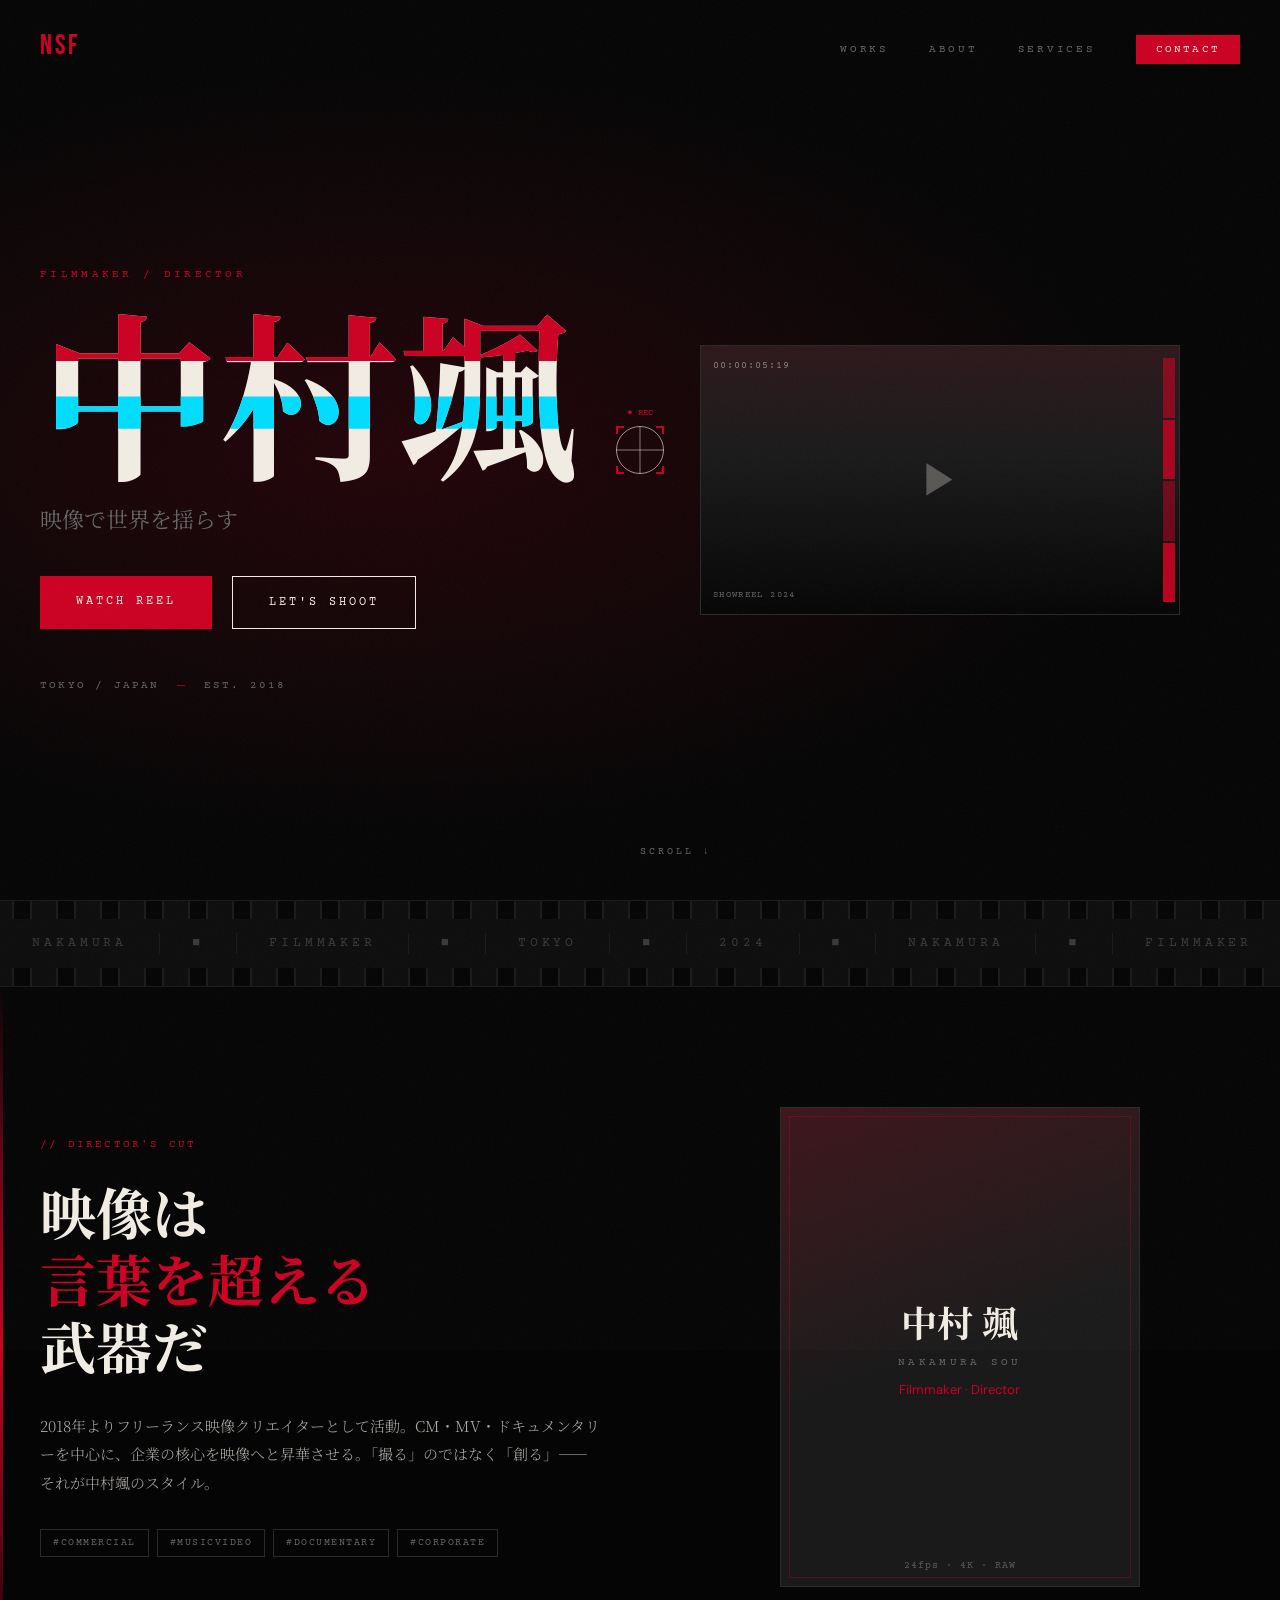
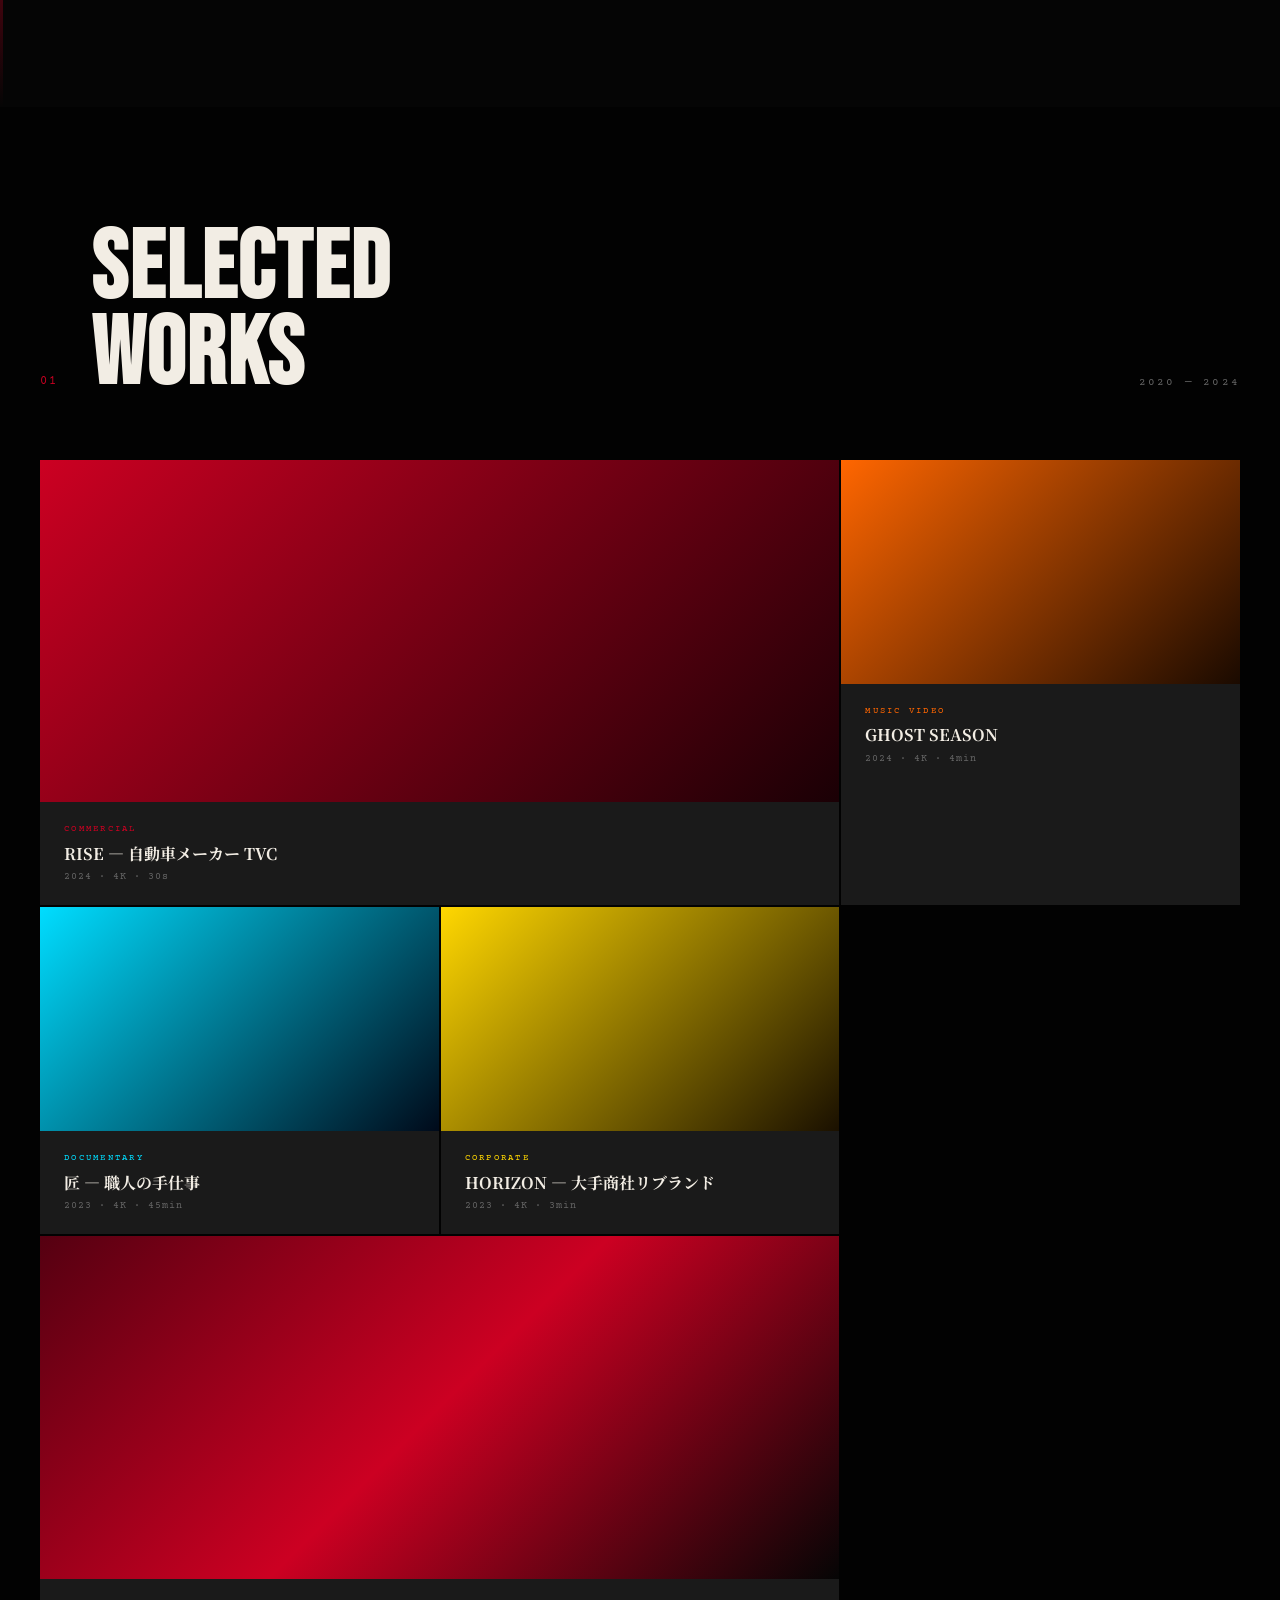
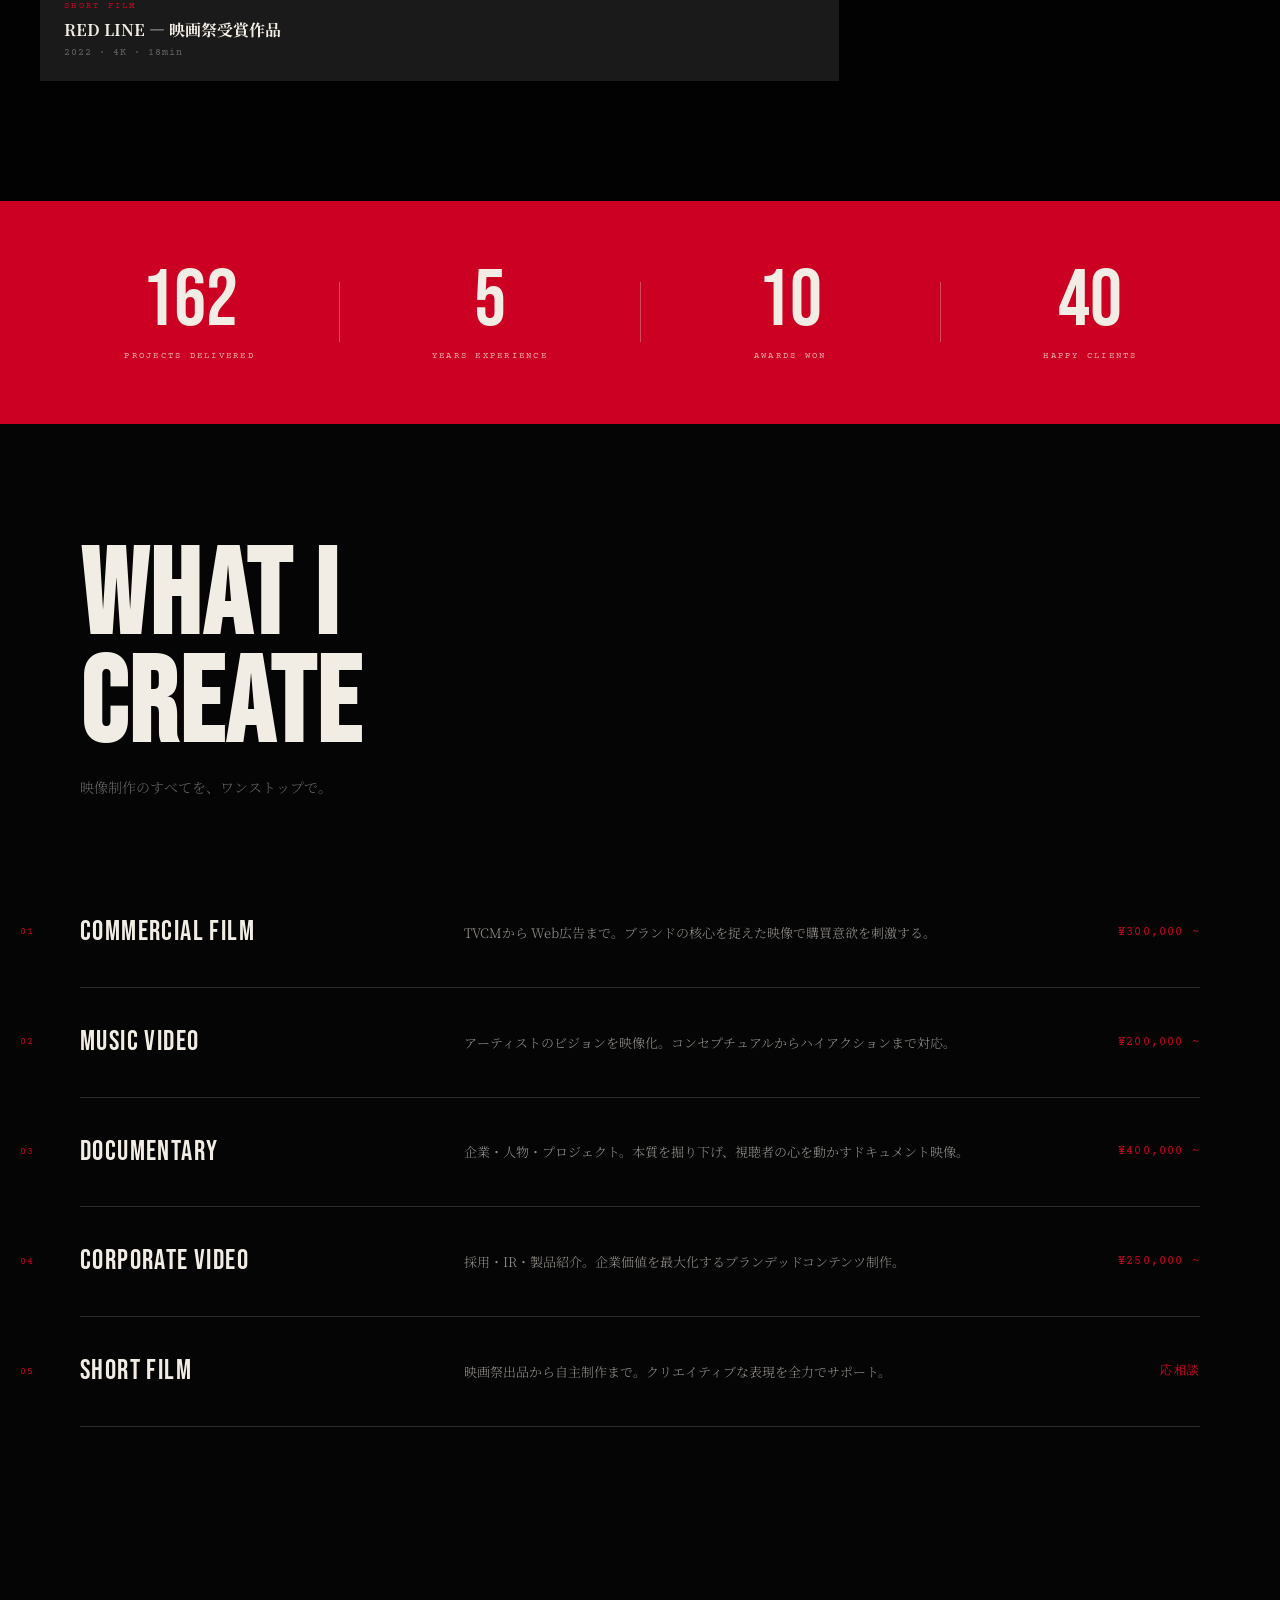
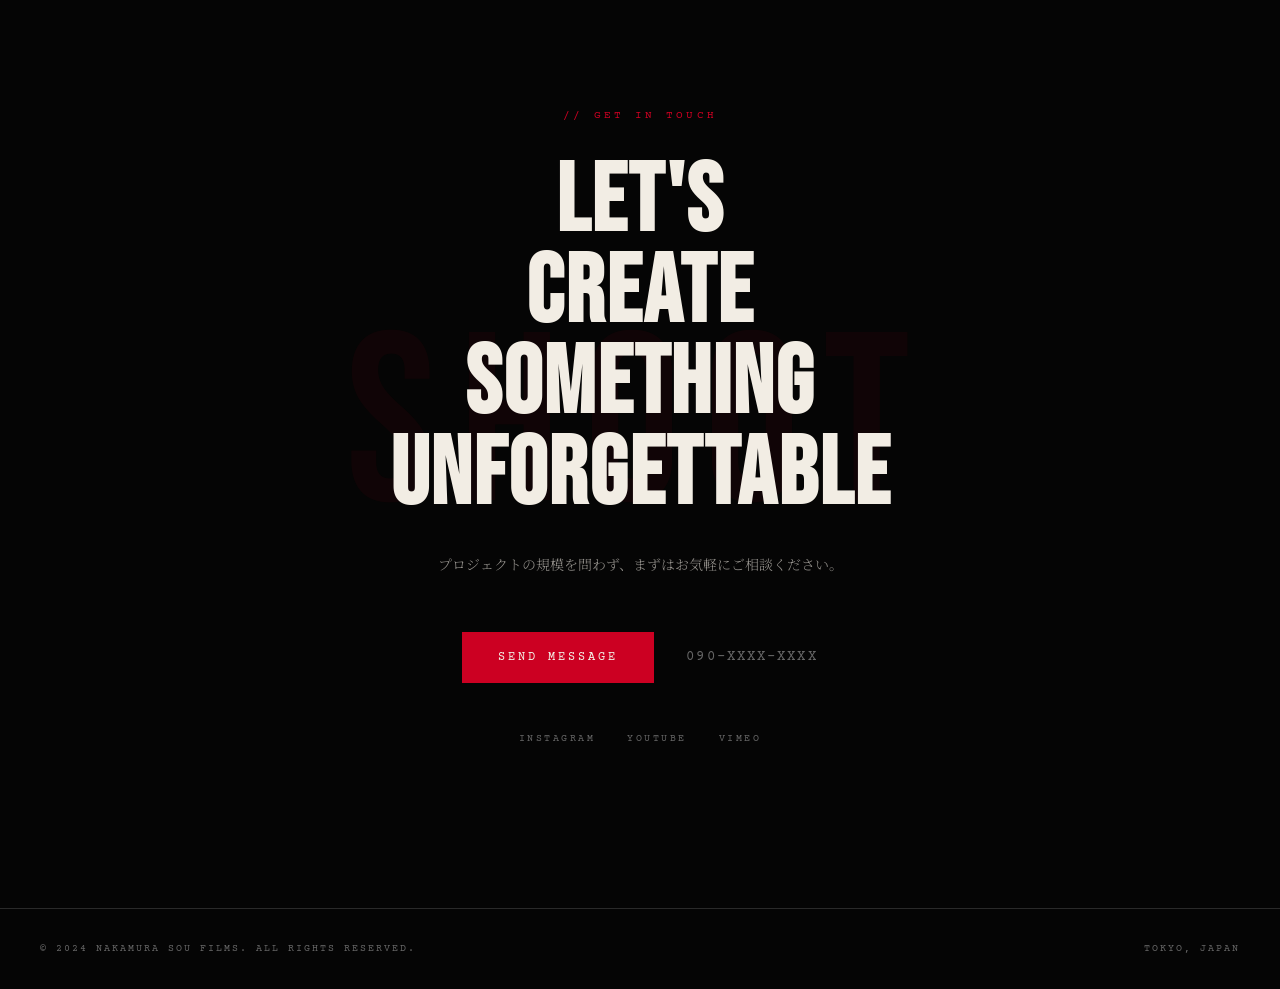
==== index.html @ 65f6fbf9 "feat: cinematic brutalism LP for Nakamura Sou filmmaker" ====
<!DOCTYPE html>
<html lang="ja">
<head>
  <meta charset="UTF-8">
  <meta name="viewport" content="width=device-width, initial-scale=1.0">
  <title>NAKAMURA SOU — FILMMAKER</title>
  <link rel="stylesheet" href="style.css">
  <link rel="preconnect" href="https://fonts.googleapis.com">
  <link rel="preconnect" href="https://fonts.gstatic.com" crossorigin>
  <link href="https://fonts.googleapis.com/css2?family=Bebas+Neue&family=Courier+Prime:ital,wght@0,400;0,700;1,400&family=DM+Sans:wght@300;400;500&family=Noto+Serif+JP:wght@300;400;700&display=swap" rel="stylesheet">
  <link rel="icon" href="favicon.svg" type="image/svg+xml">
</head>
<body>

<!-- CUSTOM CURSOR -->
<div class="vf" id="cursor">
  <div class="vf-ring"></div>
  <div class="vf-h"></div>
  <div class="vf-v"></div>
  <div class="vf-c vf-c--tl"></div>
  <div class="vf-c vf-c--tr"></div>
  <div class="vf-c vf-c--bl"></div>
  <div class="vf-c vf-c--br"></div>
  <div class="vf-rec">&#9679; REC</div>
</div>

<!-- FILM LEADER OPENING -->
<div class="opening" id="opening">
  <div class="op-circle op-c1"></div>
  <div class="op-circle op-c2"></div>
  <div class="op-cross op-ch"></div>
  <div class="op-cross op-cv"></div>
  <div class="op-num" id="opNum">3</div>
  <div class="op-label">NAKAMURA SOU FILMS</div>
  <div class="op-timecode" id="opTc">00:00:00:00</div>
  <button class="op-skip" id="opSkip">SKIP &rsaquo;</button>
</div>

<!-- GRAIN OVERLAY -->
<div class="grain" aria-hidden="true"></div>

<!-- NAVIGATION -->
<nav class="nav" id="nav">
  <div class="nav-logo">NSF</div>
  <ul class="nav-links">
    <li><a href="#works" class="nav-link" data-scramble>WORKS</a></li>
    <li><a href="#about" class="nav-link" data-scramble>ABOUT</a></li>
    <li><a href="#services" class="nav-link" data-scramble>SERVICES</a></li>
    <li><a href="#contact" class="nav-link mag-btn">CONTACT</a></li>
  </ul>
  <button class="nav-ham" id="navHam" aria-label="menu">
    <span></span><span></span><span></span>
  </button>
</nav>

<!-- MOBILE MENU -->
<div class="mob-menu" id="mobMenu">
  <ul>
    <li><a href="#works" class="mm-link">WORKS</a></li>
    <li><a href="#about" class="mm-link">ABOUT</a></li>
    <li><a href="#services" class="mm-link">SERVICES</a></li>
    <li><a href="#contact" class="mm-link">CONTACT</a></li>
  </ul>
</div>

<!-- HERO -->
<section class="hero" id="hero">
  <div class="hero-grid" id="heroGrid">
    <div class="hero-eyebrow"><span class="courier">FILMMAKER / DIRECTOR</span></div>
    <h1 class="hero-title glitch" data-text="中村颯">
      <span class="ht-ja">中村颯</span>
    </h1>
    <p class="hero-sub">映像で世界を揺らす</p>
    <div class="hero-cta">
      <a href="#works" class="btn-primary mag-btn" data-scramble>WATCH REEL</a>
      <a href="#contact" class="btn-ghost mag-btn" data-scramble>LET'S SHOOT</a>
    </div>
    <div class="hero-meta">
      <span class="courier">TOKYO / JAPAN</span>
      <span class="sep">—</span>
      <span class="courier">EST. 2018</span>
    </div>
  </div>
  <div class="hero-frame">
    <div class="hf-inner">
      <div class="hf-tc" id="heroTc">00:00:00:00</div>
      <div class="hf-label">SHOWREEL 2024</div>
      <div class="hf-bars">
        <div class="hf-bar"></div>
        <div class="hf-bar"></div>
        <div class="hf-bar"></div>
        <div class="hf-bar"></div>
      </div>
      <div class="hf-play">&#9654;</div>
    </div>
  </div>
  <div class="hero-scroll-hint courier">SCROLL &#8595;</div>
</section>

<!-- FILM STRIP -->
<div class="filmstrip" aria-hidden="true">
  <div class="fs-track">
    <div class="fs-perf"></div>
    <div class="fs-frames">
      <span>NAKAMURA</span>
      <span>&#9632;</span>
      <span>FILMMAKER</span>
      <span>&#9632;</span>
      <span>TOKYO</span>
      <span>&#9632;</span>
      <span>2024</span>
      <span>&#9632;</span>
      <span>NAKAMURA</span>
      <span>&#9632;</span>
      <span>FILMMAKER</span>
      <span>&#9632;</span>
      <span>TOKYO</span>
      <span>&#9632;</span>
      <span>2024</span>
      <span>&#9632;</span>
    </div>
    <div class="fs-perf"></div>
  </div>
</div>

<!-- ABOUT -->
<section class="about" id="about">
  <div class="about-inner">
    <div class="about-left reveal">
      <div class="al-label courier">// DIRECTOR'S CUT</div>
      <h2 class="al-heading">映像は<br><em>言葉を超える</em><br>武器だ</h2>
      <p class="al-body">2018年よりフリーランス映像クリエイターとして活動。CM・MV・ドキュメンタリーを中心に、企業の核心を映像へと昇華させる。「撮る」のではなく「創る」——それが中村颯のスタイル。</p>
      <div class="al-tags">
        <span class="tag">#COMMERCIAL</span>
        <span class="tag">#MUSICVIDEO</span>
        <span class="tag">#DOCUMENTARY</span>
        <span class="tag">#CORPORATE</span>
      </div>
    </div>
    <div class="about-right reveal">
      <div class="ar-portrait">
        <div class="ar-frame">
          <div class="ar-inner">
            <div class="ar-name">中村 颯</div>
            <div class="ar-en courier">NAKAMURA SOU</div>
            <div class="ar-role">Filmmaker · Director</div>
          </div>
          <div class="ar-tc courier" id="arTc">24fps · 4K · RAW</div>
        </div>
      </div>
    </div>
  </div>
</section>

<!-- WORKS -->
<section class="works" id="works">
  <div class="works-header reveal">
    <div class="courier wh-num">01</div>
    <h2 class="wh-title">SELECTED<br>WORKS</h2>
    <div class="courier wh-year">2020 — 2024</div>
  </div>
  <div class="works-grid">
    <article class="wk-card wk-wide reveal-wk" style="--accent:#CC0022">
      <div class="wk-thumb" style="background:linear-gradient(135deg,#CC0022 0%,#1a0005 100%)"></div>
      <div class="wk-info">
        <div class="wk-cat courier">COMMERCIAL</div>
        <h3 class="wk-title">RISE — 自動車メーカー TVC</h3>
        <div class="wk-meta courier">2024 · 4K · 30s</div>
      </div>
      <div class="wk-hover">
        <span class="courier">VIEW PROJECT &#8599;</span>
      </div>
    </article>
    <article class="wk-card reveal-wk" style="--accent:#FF6600">
      <div class="wk-thumb" style="background:linear-gradient(135deg,#FF6600 0%,#1a0a00 100%)"></div>
      <div class="wk-info">
        <div class="wk-cat courier">MUSIC VIDEO</div>
        <h3 class="wk-title">GHOST SEASON</h3>
        <div class="wk-meta courier">2024 · 4K · 4min</div>
      </div>
      <div class="wk-hover">
        <span class="courier">VIEW PROJECT &#8599;</span>
      </div>
    </article>
    <article class="wk-card reveal-wk" style="--accent:#00DDFF">
      <div class="wk-thumb" style="background:linear-gradient(135deg,#00DDFF 0%,#000a1a 100%)"></div>
      <div class="wk-info">
        <div class="wk-cat courier">DOCUMENTARY</div>
        <h3 class="wk-title">匠 — 職人の手仕事</h3>
        <div class="wk-meta courier">2023 · 4K · 45min</div>
      </div>
      <div class="wk-hover">
        <span class="courier">VIEW PROJECT &#8599;</span>
      </div>
    </article>
    <article class="wk-card reveal-wk" style="--accent:#FFD700">
      <div class="wk-thumb" style="background:linear-gradient(135deg,#FFD700 0%,#1a1000 100%)"></div>
      <div class="wk-info">
        <div class="wk-cat courier">CORPORATE</div>
        <h3 class="wk-title">HORIZON — 大手商社リブランド</h3>
        <div class="wk-meta courier">2023 · 4K · 3min</div>
      </div>
      <div class="wk-hover">
        <span class="courier">VIEW PROJECT &#8599;</span>
      </div>
    </article>
    <article class="wk-card wk-wide reveal-wk" style="--accent:#CC0022">
      <div class="wk-thumb" style="background:linear-gradient(135deg,#550011 0%,#CC0022 50%,#050505 100%)"></div>
      <div class="wk-info">
        <div class="wk-cat courier">SHORT FILM</div>
        <h3 class="wk-title">RED LINE — 映画祭受賞作品</h3>
        <div class="wk-meta courier">2022 · 4K · 18min</div>
      </div>
      <div class="wk-hover">
        <span class="courier">VIEW PROJECT &#8599;</span>
      </div>
    </article>
  </div>
</section>

<!-- STATS BAND -->
<div class="stats-band">
  <div class="sb-item">
    <div class="sb-num" data-target="200">0</div>
    <div class="sb-label courier">PROJECTS DELIVERED</div>
  </div>
  <div class="sb-div"></div>
  <div class="sb-item">
    <div class="sb-num" data-target="6">0</div>
    <div class="sb-label courier">YEARS EXPERIENCE</div>
  </div>
  <div class="sb-div"></div>
  <div class="sb-item">
    <div class="sb-num" data-target="12">0</div>
    <div class="sb-label courier">AWARDS WON</div>
  </div>
  <div class="sb-div"></div>
  <div class="sb-item">
    <div class="sb-num" data-target="50">0</div>
    <div class="sb-label courier">HAPPY CLIENTS</div>
  </div>
</div>

<!-- SERVICES -->
<section class="services" id="services">
  <div class="sv-header reveal">
    <h2 class="svh-title">WHAT I<br>CREATE</h2>
    <p class="svh-sub">映像制作のすべてを、ワンストップで。</p>
  </div>
  <div class="sv-list">
    <div class="sv-row reveal-s" data-num="01">
      <div class="svr-title">COMMERCIAL FILM</div>
      <div class="svr-desc">TVCMから Web広告まで。ブランドの核心を捉えた映像で購買意欲を刺激する。</div>
      <div class="svr-price courier">¥300,000 ~</div>
    </div>
    <div class="sv-row reveal-s" data-num="02">
      <div class="svr-title">MUSIC VIDEO</div>
      <div class="svr-desc">アーティストのビジョンを映像化。コンセプチュアルからハイアクションまで対応。</div>
      <div class="svr-price courier">¥200,000 ~</div>
    </div>
    <div class="sv-row reveal-s" data-num="03">
      <div class="svr-title">DOCUMENTARY</div>
      <div class="svr-desc">企業・人物・プロジェクト。本質を掘り下げ、視聴者の心を動かすドキュメント映像。</div>
      <div class="svr-price courier">¥400,000 ~</div>
    </div>
    <div class="sv-row reveal-s" data-num="04">
      <div class="svr-title">CORPORATE VIDEO</div>
      <div class="svr-desc">採用・IR・製品紹介。企業価値を最大化するブランデッドコンテンツ制作。</div>
      <div class="svr-price courier">¥250,000 ~</div>
    </div>
    <div class="sv-row reveal-s" data-num="05">
      <div class="svr-title">SHORT FILM</div>
      <div class="svr-desc">映画祭出品から自主制作まで。クリエイティブな表現を全力でサポート。</div>
      <div class="svr-price courier">応相談</div>
    </div>
  </div>
</section>

<!-- CONTACT -->
<section class="contact" id="contact">
  <div class="contact-bg-text" aria-hidden="true">SHOOT</div>
  <div class="contact-inner reveal">
    <div class="ct-eyebrow courier">// GET IN TOUCH</div>
    <h2 class="ct-title">LET'S<br>CREATE<br>SOMETHING<br>UNFORGETTABLE</h2>
    <p class="ct-sub">プロジェクトの規模を問わず、まずはお気軽にご相談ください。</p>
    <div class="ct-actions">
      <a href="mailto:contact@nakamura-sou.film" class="btn-primary mag-btn" data-scramble>SEND MESSAGE</a>
      <a href="tel:090-0000-0000" class="ct-tel courier">090-XXXX-XXXX</a>
    </div>
    <div class="ct-social">
      <a href="#" class="cs-link courier">INSTAGRAM</a>
      <a href="#" class="cs-link courier">YOUTUBE</a>
      <a href="#" class="cs-link courier">VIMEO</a>
    </div>
  </div>
</section>

<!-- FOOTER -->
<footer class="footer">
  <div class="ft-left courier">© 2024 NAKAMURA SOU FILMS. ALL RIGHTS RESERVED.</div>
  <div class="ft-right courier">TOKYO, JAPAN</div>
</footer>

<script src="script.js"></script>
</body>
</html>
---- style.css ----
/* =====================
   CSS VARIABLES & RESET
   ===================== */
:root {
  --bg: #050505;
  --red: #CC0022;
  --red-dark: #880016;
  --cream: #F2EDE4;
  --cyan: #00DDFF;
  --gray: #1A1A1A;
  --gray2: #2A2A2A;
  --text: #F2EDE4;
  --muted: #666;
  --ff-display: 'Bebas Neue', sans-serif;
  --ff-mono: 'Courier Prime', monospace;
  --ff-body: 'DM Sans', sans-serif;
  --ff-jp: 'Noto Serif JP', serif;
  --ease-out: cubic-bezier(0.22, 1, 0.36, 1);
  --ease-in-out: cubic-bezier(0.87, 0, 0.13, 1);
}

*, *::before, *::after { box-sizing: border-box; margin: 0; padding: 0; }
html { scroll-behavior: smooth; }
body {
  background: var(--bg);
  color: var(--text);
  font-family: var(--ff-body);
  font-size: 16px;
  line-height: 1.6;
  cursor: none;
  overflow-x: hidden;
}
a { color: inherit; text-decoration: none; }
ul { list-style: none; }
.courier { font-family: var(--ff-mono); }

/* =====================
   GRAIN OVERLAY
   ===================== */
.grain {
  position: fixed;
  inset: -50%;
  width: 200%;
  height: 200%;
  pointer-events: none;
  z-index: 9999;
  opacity: 0.04;
  background-image: url("data:image/svg+xml,%3Csvg xmlns='http://www.w3.org/2000/svg'%3E%3Cfilter id='n'%3E%3CfeTurbulence type='fractalNoise' baseFrequency='0.9' numOctaves='4' stitchTiles='stitch'/%3E%3C/filter%3E%3Crect width='100%25' height='100%25' filter='url(%23n)'/%3E%3C/svg%3E");
  animation: grainShift 0.15s steps(1) infinite;
}
@keyframes grainShift {
  0%  { transform: translate(0,0); }
  25% { transform: translate(-5%,-3%); }
  50% { transform: translate(4%,6%); }
  75% { transform: translate(-3%,4%); }
}

/* =====================
   CUSTOM CURSOR — VIEWFINDER
   ===================== */
.vf {
  position: fixed;
  top: 0; left: 0;
  width: 48px; height: 48px;
  pointer-events: none;
  z-index: 10000;
  transform: translate(-50%, -50%);
  transition: transform 0.05s;
}
.vf-ring {
  position: absolute;
  inset: 0;
  border: 1px solid rgba(242,237,228,0.6);
  border-radius: 50%;
  animation: vfPulse 2.4s ease-in-out infinite;
}
@keyframes vfPulse {
  0%,100% { transform: scale(1); opacity: 0.6; }
  50% { transform: scale(1.15); opacity: 1; }
}
.vf-h {
  position: absolute;
  top: 50%; left: 0;
  width: 100%; height: 1px;
  background: rgba(242,237,228,0.5);
  transform: translateY(-50%);
}
.vf-v {
  position: absolute;
  top: 0; left: 50%;
  width: 1px; height: 100%;
  background: rgba(242,237,228,0.5);
  transform: translateX(-50%);
}
.vf-c {
  position: absolute;
  width: 8px; height: 8px;
  border-color: var(--red);
  border-style: solid;
}
.vf-c--tl { top: 0; left: 0; border-width: 2px 0 0 2px; }
.vf-c--tr { top: 0; right: 0; border-width: 2px 2px 0 0; }
.vf-c--bl { bottom: 0; left: 0; border-width: 0 0 2px 2px; }
.vf-c--br { bottom: 0; right: 0; border-width: 0 2px 2px 0; }
.vf-rec {
  position: absolute;
  top: -20px; left: 50%;
  transform: translateX(-50%);
  font-family: var(--ff-mono);
  font-size: 9px;
  color: var(--red);
  white-space: nowrap;
  animation: recBlink 1s step-end infinite;
}
@keyframes recBlink { 0%,100% { opacity: 1; } 50% { opacity: 0; } }

/* =====================
   FILM LEADER OPENING
   ===================== */
.opening {
  position: fixed;
  inset: 0;
  background: var(--cream);
  z-index: 9998;
  display: flex;
  align-items: center;
  justify-content: center;
  overflow: hidden;
  transition: opacity 0.3s, visibility 0.3s;
}
.opening.flash { background: #fff; }
.opening.hidden { opacity: 0; visibility: hidden; pointer-events: none; }
.op-circle {
  position: absolute;
  border: 2px solid #111;
  border-radius: 50%;
}
.op-c1 {
  width: 70vmin; height: 70vmin;
  animation: opSpin 2s linear infinite;
  border-style: dashed;
}
.op-c2 {
  width: 80vmin; height: 80vmin;
  animation: opSpin 3s linear infinite reverse;
}
@keyframes opSpin { to { transform: rotate(360deg); } }
.op-cross {
  position: absolute;
  background: #111;
}
.op-ch { width: 100vw; height: 1px; top: 50%; }
.op-cv { width: 1px; height: 100vh; left: 50%; }
.op-num {
  position: relative;
  font-family: var(--ff-display);
  font-size: clamp(160px, 30vw, 280px);
  color: #111;
  line-height: 1;
  animation: opNumIn 0.08s steps(1) forwards;
}
@keyframes opNumIn {
  from { opacity: 0; transform: scale(1.5); }
  to { opacity: 1; transform: scale(1); }
}
.op-label {
  position: absolute;
  bottom: 15%;
  font-family: var(--ff-mono);
  font-size: 11px;
  letter-spacing: 0.3em;
  color: #111;
  text-transform: uppercase;
}
.op-timecode {
  position: absolute;
  top: 12%;
  font-family: var(--ff-mono);
  font-size: 12px;
  color: #111;
  letter-spacing: 0.2em;
}
.op-skip {
  position: absolute;
  bottom: 12%;
  right: 5%;
  background: none;
  border: 1px solid #111;
  color: #111;
  font-family: var(--ff-mono);
  font-size: 11px;
  letter-spacing: 0.2em;
  padding: 8px 16px;
  cursor: none;
  transition: background 0.2s;
}
.op-skip:hover { background: #111; color: var(--cream); }

/* =====================
   NAVIGATION
   ===================== */
.nav {
  position: fixed;
  top: 0; left: 0; right: 0;
  display: flex;
  align-items: center;
  justify-content: space-between;
  padding: 24px 40px;
  z-index: 1000;
  transition: background 0.3s, padding 0.3s;
}
.nav.scrolled {
  background: rgba(5,5,5,0.95);
  backdrop-filter: blur(8px);
  padding: 16px 40px;
  border-bottom: 1px solid rgba(204,0,34,0.3);
}
.nav-logo {
  font-family: var(--ff-display);
  font-size: 28px;
  letter-spacing: 0.1em;
  color: var(--red);
}
.nav-links {
  display: flex;
  gap: 40px;
  align-items: center;
}
.nav-link {
  font-family: var(--ff-mono);
  font-size: 11px;
  letter-spacing: 0.25em;
  color: var(--muted);
  transition: color 0.2s;
}
.nav-link:hover { color: var(--cream); }
.nav-links .mag-btn {
  background: var(--red);
  color: var(--cream);
  padding: 8px 20px;
  font-family: var(--ff-mono);
  font-size: 11px;
  letter-spacing: 0.2em;
}
.nav-ham {
  display: none;
  flex-direction: column;
  gap: 5px;
  background: none;
  border: none;
  cursor: none;
  padding: 4px;
}
.nav-ham span {
  display: block;
  width: 24px;
  height: 1px;
  background: var(--cream);
  transition: transform 0.3s;
}

/* Mobile Menu */
.mob-menu {
  position: fixed;
  inset: 0;
  background: var(--bg);
  z-index: 999;
  display: flex;
  align-items: center;
  justify-content: center;
  transform: translateX(100%);
  transition: transform 0.4s var(--ease-in-out);
}
.mob-menu.open { transform: translateX(0); }
.mob-menu ul { display: flex; flex-direction: column; gap: 24px; text-align: center; }
.mm-link {
  font-family: var(--ff-display);
  font-size: 48px;
  letter-spacing: 0.05em;
  color: var(--cream);
  transition: color 0.2s;
}
.mm-link:hover { color: var(--red); }

/* =====================
   HERO
   ===================== */
.hero {
  min-height: 100vh;
  display: grid;
  grid-template-columns: 1fr 1fr;
  gap: 0;
  padding: 120px 40px 60px;
  position: relative;
  overflow: hidden;
  align-items: center;
}
.hero::before {
  content: '';
  position: absolute;
  inset: 0;
  background: radial-gradient(ellipse at 30% 50%, rgba(204,0,34,0.15) 0%, transparent 60%);
  pointer-events: none;
}
.hero-grid {
  position: relative;
  z-index: 2;
}
.hero-eyebrow {
  font-size: 11px;
  letter-spacing: 0.3em;
  color: var(--red);
  margin-bottom: 24px;
  animation: fadeUp 0.8s var(--ease-out) 0.5s both;
}
.hero-title {
  font-family: var(--ff-jp);
  font-size: clamp(80px, 14vw, 180px);
  font-weight: 700;
  line-height: 0.9;
  margin-bottom: 32px;
  position: relative;
  display: inline-block;
  animation: fadeUp 0.8s var(--ease-out) 0.7s both;
}

/* GLITCH EFFECT */
.glitch { position: relative; }
.glitch::before,
.glitch::after {
  content: attr(data-text);
  position: absolute;
  top: 0; left: 0;
  width: 100%;
  font-family: var(--ff-jp);
  font-size: inherit;
  font-weight: 700;
  line-height: inherit;
}
.glitch::before {
  color: var(--red);
  animation: gA 4s infinite;
  clip-path: polygon(0 0, 100% 0, 100% 33%, 0 33%);
}
.glitch::after {
  color: var(--cyan);
  animation: gB 4s infinite 0.1s;
  clip-path: polygon(0 55%, 100% 55%, 100% 75%, 0 75%);
}
@keyframes gA {
  0%,90%,100% { transform: translate(0,0); opacity: 0; }
  91% { transform: translate(-4px, 2px); opacity: 1; }
  93% { transform: translate(4px,-2px); opacity: 1; }
  95% { transform: translate(-2px,0); opacity: 1; }
  97% { transform: translate(0,0); opacity: 0; }
}
@keyframes gB {
  0%,88%,100% { transform: translate(0,0); opacity: 0; }
  89% { transform: translate(4px,-1px); opacity: 1; }
  91% { transform: translate(-4px,2px); opacity: 1; }
  93% { transform: translate(2px,0); opacity: 1; }
  95% { transform: translate(0,0); opacity: 0; }
}

.hero-sub {
  font-family: var(--ff-jp);
  font-size: clamp(16px, 2.5vw, 22px);
  color: var(--muted);
  margin-bottom: 40px;
  animation: fadeUp 0.8s var(--ease-out) 0.9s both;
}
.hero-cta {
  display: flex;
  gap: 20px;
  flex-wrap: wrap;
  margin-bottom: 48px;
  animation: fadeUp 0.8s var(--ease-out) 1.1s both;
}
.btn-primary {
  display: inline-block;
  background: var(--red);
  color: var(--cream);
  padding: 16px 36px;
  font-family: var(--ff-mono);
  font-size: 12px;
  letter-spacing: 0.25em;
  transition: background 0.2s, transform 0.1s;
  position: relative;
  overflow: hidden;
}
.btn-primary::after {
  content: '';
  position: absolute;
  inset: 0;
  background: rgba(255,255,255,0.1);
  opacity: 0;
  transition: opacity 0.2s;
}
.btn-primary:hover::after { opacity: 1; }
.btn-ghost {
  display: inline-block;
  border: 1px solid var(--cream);
  color: var(--cream);
  padding: 16px 36px;
  font-family: var(--ff-mono);
  font-size: 12px;
  letter-spacing: 0.25em;
  transition: background 0.2s, color 0.2s;
}
.btn-ghost:hover { background: var(--cream); color: var(--bg); }
.hero-meta {
  display: flex;
  gap: 16px;
  align-items: center;
  font-size: 11px;
  color: var(--muted);
  letter-spacing: 0.2em;
  animation: fadeUp 0.8s var(--ease-out) 1.3s both;
}
.sep { color: var(--red); }
.hero-frame {
  position: relative;
  z-index: 2;
  display: flex;
  align-items: center;
  justify-content: center;
  animation: fadeIn 1.2s var(--ease-out) 0.8s both;
}
.hf-inner {
  width: 100%;
  max-width: 480px;
  aspect-ratio: 16/9;
  background: var(--gray);
  border: 1px solid var(--gray2);
  position: relative;
  display: flex;
  align-items: center;
  justify-content: center;
  overflow: hidden;
}
.hf-inner::before {
  content: '';
  position: absolute;
  inset: 0;
  background: linear-gradient(180deg, rgba(204,0,34,0.1) 0%, transparent 40%, rgba(0,0,0,0.8) 100%);
}
.hf-tc {
  position: absolute;
  top: 12px; left: 12px;
  font-family: var(--ff-mono);
  font-size: 10px;
  color: rgba(242,237,228,0.5);
  letter-spacing: 0.1em;
}
.hf-label {
  position: absolute;
  bottom: 12px; left: 12px;
  font-family: var(--ff-mono);
  font-size: 9px;
  color: rgba(242,237,228,0.4);
  letter-spacing: 0.15em;
}
.hf-bars {
  position: absolute;
  right: 0;
  top: 0;
  bottom: 0;
  width: 20px;
  display: flex;
  flex-direction: column;
  gap: 2px;
  padding: 12px 4px;
}
.hf-bar {
  flex: 1;
  background: var(--red);
  opacity: 0.6;
  animation: barFlick 0.8s ease-in-out infinite alternate;
}
.hf-bar:nth-child(2) { animation-delay: 0.15s; opacity: 0.8; }
.hf-bar:nth-child(3) { animation-delay: 0.3s; opacity: 0.5; }
.hf-bar:nth-child(4) { animation-delay: 0.45s; opacity: 0.9; }
@keyframes barFlick {
  from { transform: scaleY(0.6); }
  to { transform: scaleY(1); }
}
.hf-play {
  position: relative;
  font-size: 40px;
  color: rgba(242,237,228,0.3);
  z-index: 1;
  transition: color 0.2s, transform 0.2s;
}
.hf-inner:hover .hf-play { color: var(--cream); transform: scale(1.1); }
.hero-scroll-hint {
  position: absolute;
  bottom: 40px;
  left: 50%;
  transform: translateX(-50%);
  font-size: 10px;
  letter-spacing: 0.3em;
  color: var(--muted);
  animation: fadeUp 1s var(--ease-out) 1.8s both, scrollBounce 2s ease-in-out 2.8s infinite;
}
@keyframes scrollBounce {
  0%,100% { transform: translateX(-50%) translateY(0); }
  50% { transform: translateX(-50%) translateY(6px); }
}

/* =====================
   FILM STRIP
   ===================== */
.filmstrip {
  width: 100%;
  background: #0D0D0D;
  border-top: 1px solid #1A1A1A;
  border-bottom: 1px solid #1A1A1A;
  overflow: hidden;
  position: relative;
}
.fs-track {
  display: flex;
  flex-direction: column;
  gap: 0;
}
.fs-perf {
  height: 18px;
  background: repeating-linear-gradient(
    90deg,
    #0D0D0D 0px,
    #0D0D0D 12px,
    #1A1A1A 12px,
    #1A1A1A 14px,
    #050505 14px,
    #050505 30px,
    #1A1A1A 30px,
    #1A1A1A 32px,
    #0D0D0D 32px,
    #0D0D0D 44px
  );
}
.fs-frames {
  display: flex;
  gap: 0;
  padding: 14px 0;
  animation: filmRoll 12s linear infinite;
  white-space: nowrap;
  width: max-content;
}
.fs-frames span {
  font-family: var(--ff-mono);
  font-size: 13px;
  letter-spacing: 0.3em;
  color: rgba(242,237,228,0.2);
  padding: 0 32px;
  border-right: 1px solid #1A1A1A;
}
@keyframes filmRoll {
  from { transform: translateX(0); }
  to { transform: translateX(-50%); }
}

/* =====================
   ABOUT
   ===================== */
.about {
  padding: 120px 40px;
  position: relative;
}
.about::before {
  content: '';
  position: absolute;
  top: 0; left: 0;
  width: 3px;
  height: 100%;
  background: linear-gradient(to bottom, transparent, var(--red), transparent);
}
.about-inner {
  max-width: 1200px;
  margin: 0 auto;
  display: grid;
  grid-template-columns: 1fr 1fr;
  gap: 80px;
  align-items: center;
}
.al-label {
  font-size: 11px;
  letter-spacing: 0.2em;
  color: var(--red);
  margin-bottom: 24px;
}
.al-heading {
  font-family: var(--ff-jp);
  font-size: clamp(36px, 5vw, 56px);
  font-weight: 700;
  line-height: 1.2;
  margin-bottom: 32px;
}
.al-heading em {
  font-style: normal;
  color: var(--red);
}
.al-body {
  font-size: 15px;
  line-height: 1.9;
  color: rgba(242,237,228,0.7);
  margin-bottom: 32px;
  font-family: var(--ff-jp);
  font-weight: 300;
}
.al-tags { display: flex; flex-wrap: wrap; gap: 8px; }
.tag {
  font-family: var(--ff-mono);
  font-size: 10px;
  letter-spacing: 0.15em;
  padding: 5px 12px;
  border: 1px solid var(--gray2);
  color: var(--muted);
  transition: border-color 0.2s, color 0.2s;
}
.tag:hover { border-color: var(--red); color: var(--red); }
.ar-portrait {
  display: flex;
  justify-content: center;
}
.ar-frame {
  width: 100%;
  max-width: 360px;
  aspect-ratio: 3/4;
  background: var(--gray);
  border: 1px solid var(--gray2);
  position: relative;
  display: flex;
  align-items: center;
  justify-content: center;
  overflow: hidden;
}
.ar-frame::before {
  content: '';
  position: absolute;
  inset: 0;
  background: linear-gradient(160deg, rgba(204,0,34,0.2) 0%, transparent 50%);
}
.ar-frame::after {
  content: '';
  position: absolute;
  inset: 8px;
  border: 1px solid rgba(204,0,34,0.3);
  pointer-events: none;
}
.ar-inner {
  position: relative;
  text-align: center;
  z-index: 1;
}
.ar-name {
  font-family: var(--ff-jp);
  font-size: 36px;
  font-weight: 700;
  margin-bottom: 4px;
}
.ar-en {
  font-size: 11px;
  letter-spacing: 0.3em;
  color: var(--muted);
  margin-bottom: 8px;
}
.ar-role {
  font-size: 13px;
  color: var(--red);
  font-family: var(--ff-body);
}
.ar-tc {
  position: absolute;
  bottom: 12px;
  left: 0;
  right: 0;
  text-align: center;
  font-size: 10px;
  color: rgba(242,237,228,0.3);
  letter-spacing: 0.1em;
}

/* =====================
   WORKS
   ===================== */
.works {
  padding: 120px 40px;
  background: #020202;
}
.works-header {
  max-width: 1200px;
  margin: 0 auto 60px;
  display: grid;
  grid-template-columns: auto 1fr auto;
  gap: 32px;
  align-items: end;
}
.wh-num {
  font-size: 12px;
  letter-spacing: 0.2em;
  color: var(--red);
  padding-bottom: 8px;
}
.wh-title {
  font-family: var(--ff-display);
  font-size: clamp(48px, 8vw, 96px);
  line-height: 0.9;
  letter-spacing: 0.02em;
}
.wh-year {
  font-size: 11px;
  letter-spacing: 0.2em;
  color: var(--muted);
  padding-bottom: 8px;
}
.works-grid {
  max-width: 1200px;
  margin: 0 auto;
  display: grid;
  grid-template-columns: repeat(3, 1fr);
  grid-template-rows: auto auto;
  gap: 2px;
}
.wk-card {
  position: relative;
  overflow: hidden;
  background: var(--gray);
  cursor: none;
}
.wk-wide { grid-column: span 2; }
.wk-thumb {
  width: 100%;
  aspect-ratio: 16/9;
  transition: transform 0.6s var(--ease-out);
}
.wk-wide .wk-thumb { aspect-ratio: 21/9; }
.wk-card:hover .wk-thumb { transform: scale(1.04); }
.wk-info {
  padding: 20px 24px;
  background: linear-gradient(to top, var(--gray) 60%, transparent);
}
.wk-cat {
  font-size: 9px;
  letter-spacing: 0.25em;
  color: var(--accent, var(--red));
  margin-bottom: 6px;
}
.wk-title {
  font-family: var(--ff-jp);
  font-size: 16px;
  font-weight: 700;
  margin-bottom: 4px;
  line-height: 1.4;
}
.wk-meta {
  font-size: 10px;
  color: var(--muted);
  letter-spacing: 0.1em;
}
.wk-hover {
  position: absolute;
  inset: 0;
  background: rgba(5,5,5,0.85);
  display: flex;
  align-items: center;
  justify-content: center;
  opacity: 0;
  transition: opacity 0.3s;
}
.wk-hover span {
  font-size: 12px;
  letter-spacing: 0.2em;
  color: var(--cream);
  border-bottom: 1px solid var(--red);
  padding-bottom: 2px;
}
.wk-card:hover .wk-hover { opacity: 1; }

/* =====================
   STATS BAND
   ===================== */
.stats-band {
  background: var(--red);
  padding: 60px 40px;
  display: flex;
  align-items: center;
  justify-content: center;
  gap: 0;
  flex-wrap: wrap;
}
.sb-item {
  text-align: center;
  padding: 0 60px;
  flex: 1;
  min-width: 160px;
}
.sb-num {
  font-family: var(--ff-display);
  font-size: clamp(48px, 7vw, 80px);
  line-height: 1;
  color: var(--cream);
  margin-bottom: 8px;
}
.sb-label {
  font-size: 9px;
  letter-spacing: 0.25em;
  color: rgba(242,237,228,0.7);
}
.sb-div {
  width: 1px;
  height: 60px;
  background: rgba(242,237,228,0.3);
}

/* =====================
   SERVICES
   ===================== */
.services {
  padding: 120px 40px;
  max-width: 1200px;
  margin: 0 auto;
}
.sv-header {
  margin-bottom: 80px;
}
.svh-title {
  font-family: var(--ff-display);
  font-size: clamp(60px, 10vw, 120px);
  line-height: 0.9;
  letter-spacing: 0.02em;
  margin-bottom: 16px;
}
.svh-sub {
  font-family: var(--ff-jp);
  font-size: 14px;
  color: var(--muted);
  font-weight: 300;
}
.sv-list { display: flex; flex-direction: column; gap: 0; }
.sv-row {
  display: grid;
  grid-template-columns: 2fr 3fr 1fr;
  gap: 32px;
  align-items: center;
  padding: 32px 0;
  border-bottom: 1px solid var(--gray2);
  position: relative;
  transition: padding-left 0.3s var(--ease-out);
}
.sv-row::before {
  content: attr(data-num);
  position: absolute;
  left: -60px;
  top: 50%;
  transform: translateY(-50%);
  font-family: var(--ff-mono);
  font-size: 10px;
  color: var(--red);
  letter-spacing: 0.1em;
}
.sv-row:hover { padding-left: 16px; border-color: var(--red); }
.svr-title {
  font-family: var(--ff-display);
  font-size: clamp(20px, 2.5vw, 28px);
  letter-spacing: 0.05em;
}
.svr-desc {
  font-family: var(--ff-jp);
  font-size: 13px;
  line-height: 1.8;
  color: rgba(242,237,228,0.6);
  font-weight: 300;
}
.svr-price {
  text-align: right;
  font-size: 12px;
  letter-spacing: 0.1em;
  color: var(--red);
}

/* =====================
   CONTACT
   ===================== */
.contact {
  padding: 160px 40px;
  position: relative;
  overflow: hidden;
  text-align: center;
}
.contact-bg-text {
  position: absolute;
  top: 50%;
  left: 50%;
  transform: translate(-50%, -50%);
  font-family: var(--ff-display);
  font-size: clamp(120px, 20vw, 240px);
  color: rgba(204,0,34,0.06);
  white-space: nowrap;
  pointer-events: none;
  user-select: none;
  letter-spacing: 0.1em;
}
.contact-inner { position: relative; z-index: 1; }
.ct-eyebrow {
  font-size: 11px;
  letter-spacing: 0.3em;
  color: var(--red);
  margin-bottom: 32px;
}
.ct-title {
  font-family: var(--ff-display);
  font-size: clamp(48px, 8vw, 96px);
  line-height: 0.95;
  letter-spacing: 0.02em;
  margin-bottom: 32px;
}
.ct-sub {
  font-family: var(--ff-jp);
  font-size: 14px;
  color: rgba(242,237,228,0.6);
  margin-bottom: 56px;
  font-weight: 300;
}
.ct-actions {
  display: flex;
  align-items: center;
  justify-content: center;
  gap: 32px;
  flex-wrap: wrap;
  margin-bottom: 48px;
}
.ct-tel {
  font-size: 14px;
  letter-spacing: 0.15em;
  color: var(--muted);
  transition: color 0.2s;
}
.ct-tel:hover { color: var(--cream); }
.ct-social {
  display: flex;
  gap: 32px;
  justify-content: center;
}
.cs-link {
  font-size: 10px;
  letter-spacing: 0.25em;
  color: var(--muted);
  transition: color 0.2s;
  border-bottom: 1px solid transparent;
}
.cs-link:hover { color: var(--red); border-color: var(--red); }

/* =====================
   FOOTER
   ===================== */
.footer {
  border-top: 1px solid var(--gray2);
  padding: 32px 40px;
  display: flex;
  justify-content: space-between;
  align-items: center;
}
.ft-left, .ft-right {
  font-size: 10px;
  letter-spacing: 0.2em;
  color: var(--muted);
}

/* =====================
   REVEAL ANIMATIONS
   ===================== */
@keyframes fadeUp {
  from { opacity: 0; transform: translateY(40px); }
  to { opacity: 1; transform: translateY(0); }
}
@keyframes fadeIn {
  from { opacity: 0; }
  to { opacity: 1; }
}
.reveal, .reveal-wk, .reveal-s, .sv-header.reveal {
  opacity: 0;
  transform: translateY(50px);
  transition: opacity 0.9s var(--ease-out), transform 0.9s var(--ease-out);
}
.reveal-wk {
  transform: translateY(30px);
  transition-duration: 0.7s;
}
.reveal-s {
  transform: translateX(-20px);
  opacity: 0;
  transition: opacity 0.6s var(--ease-out), transform 0.6s var(--ease-out);
}
.revealed {
  opacity: 1 !important;
  transform: translate(0,0) !important;
}

/* =====================
   MAGNETIC BUTTON
   ===================== */
.mag-btn {
  transition: transform 0.3s var(--ease-out), background 0.2s;
}

/* =====================
   RESPONSIVE
   ===================== */
@media (max-width: 960px) {
  .hero {
    grid-template-columns: 1fr;
    padding: 100px 24px 60px;
    gap: 48px;
  }
  .hero-frame { display: none; }
  .about-inner { grid-template-columns: 1fr; gap: 60px; }
  .works-grid { grid-template-columns: 1fr 1fr; }
  .wk-wide { grid-column: span 2; }
  .stats-band { gap: 40px; }
  .sb-div { display: none; }
  .sv-row { grid-template-columns: 1fr 1fr; }
  .svr-price { display: none; }
  .nav-links { display: none; }
  .nav-ham { display: flex; }
  .services { padding: 80px 24px; }
  .contact { padding: 100px 24px; }
  .about { padding: 80px 24px; }
  .works { padding: 80px 24px; }
  .footer { padding: 24px; flex-direction: column; gap: 8px; text-align: center; }
  .sv-row::before { display: none; }
}
@media (max-width: 600px) {
  .works-grid { grid-template-columns: 1fr; }
  .wk-wide { grid-column: span 1; }
  .hero-title { font-size: clamp(64px, 20vw, 100px); }
  .ct-title { font-size: clamp(40px, 12vw, 64px); }
}
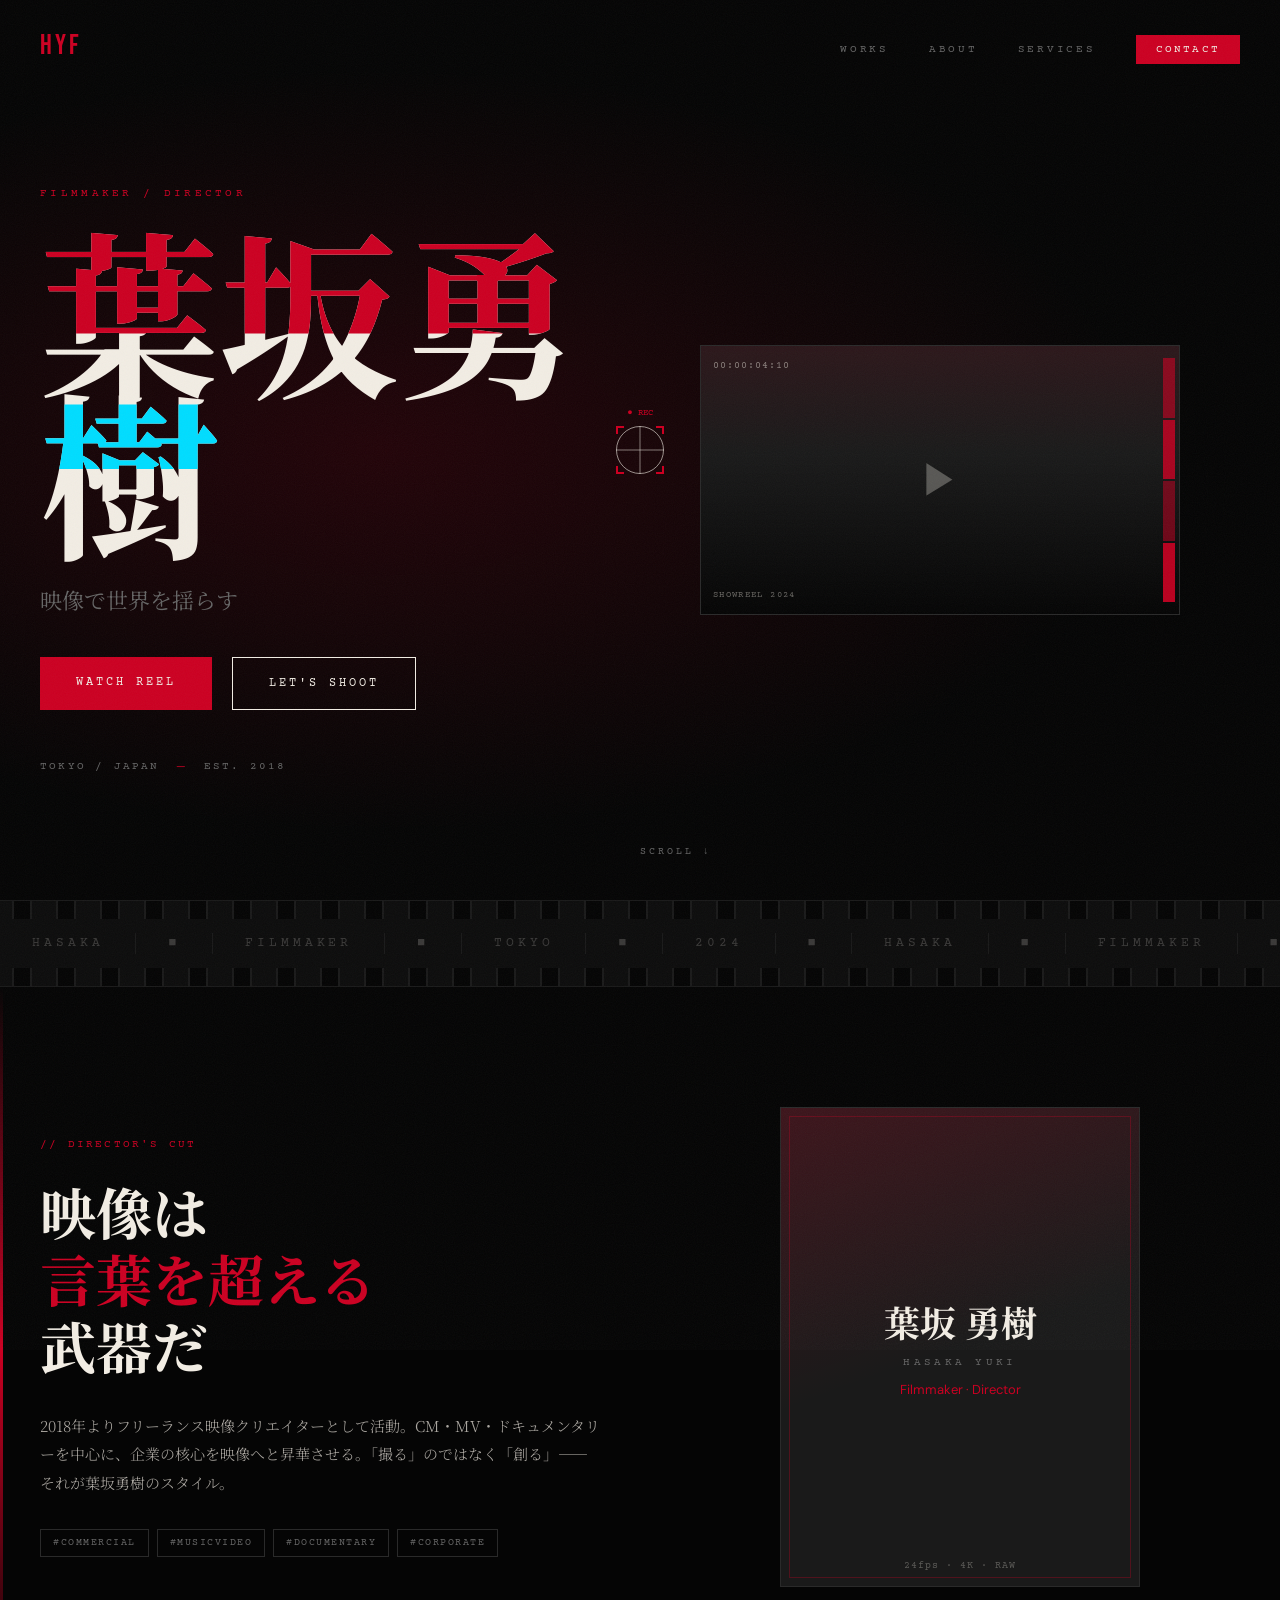
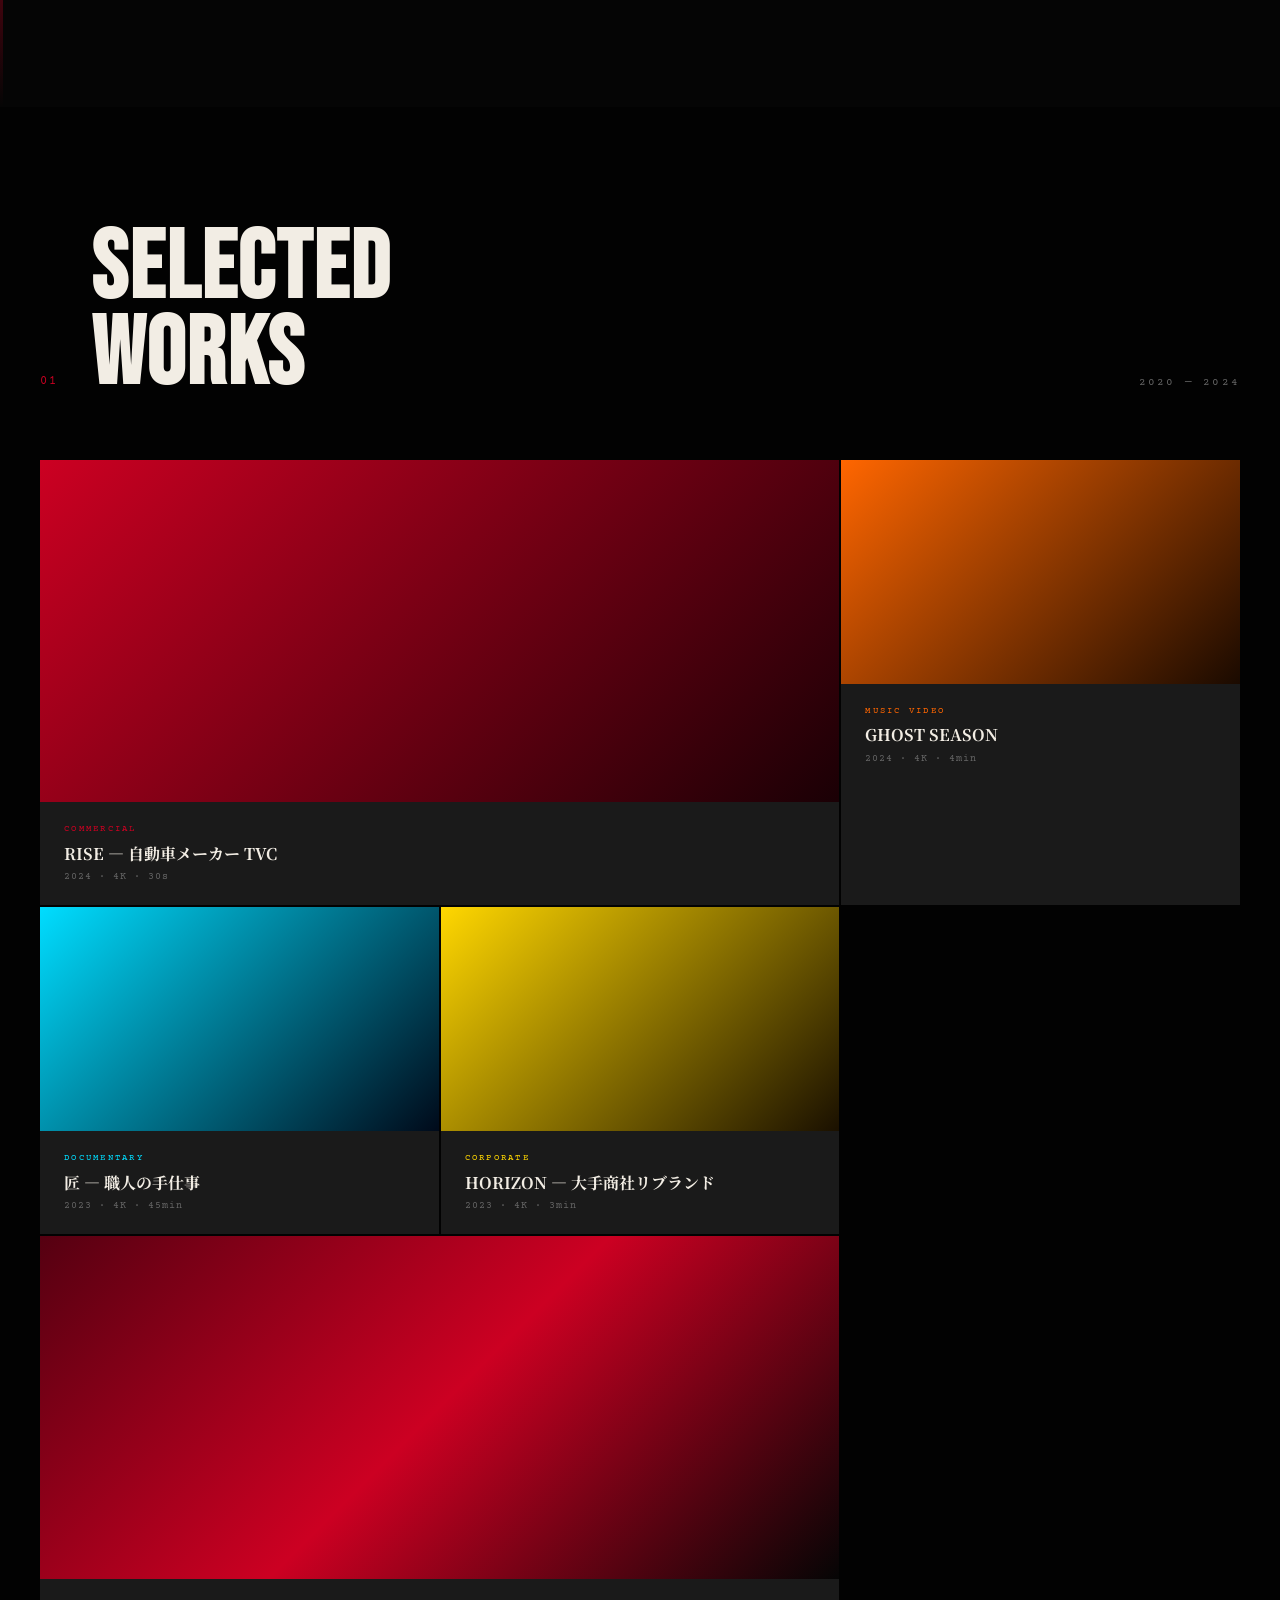
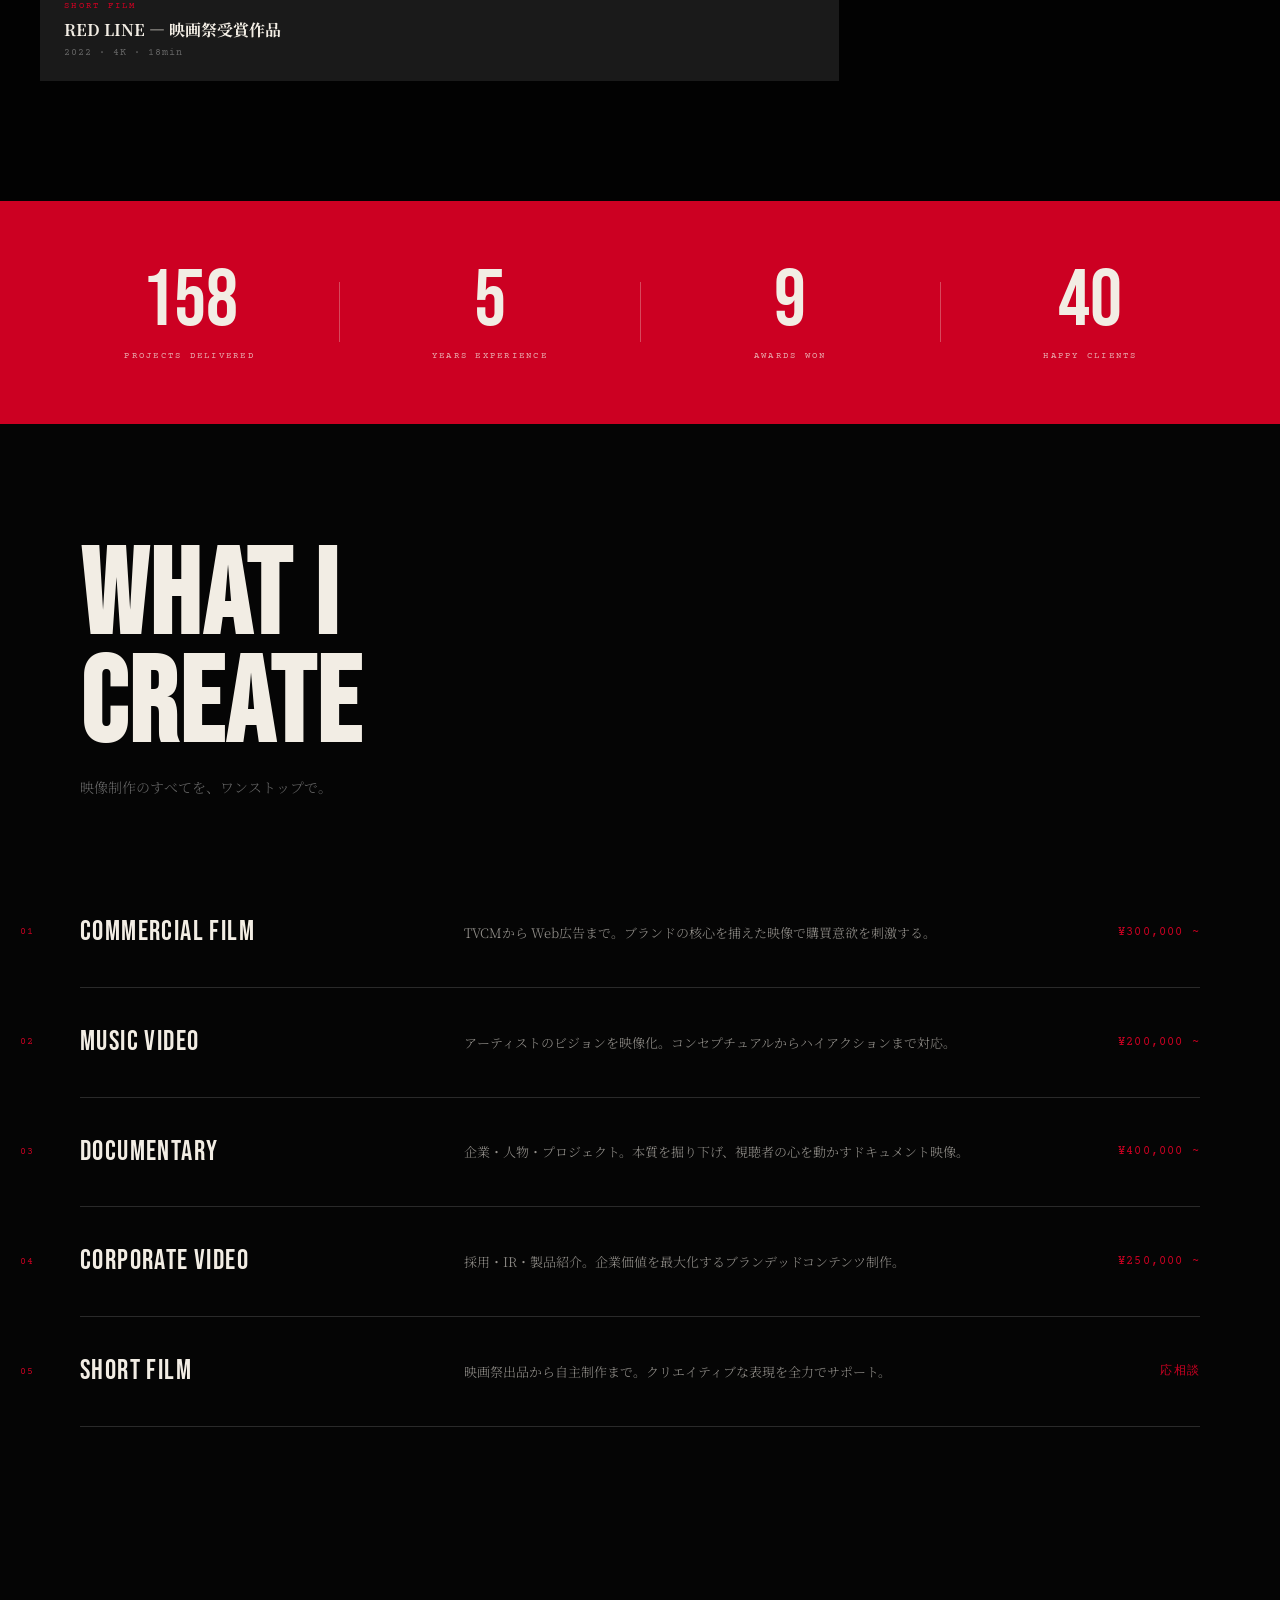
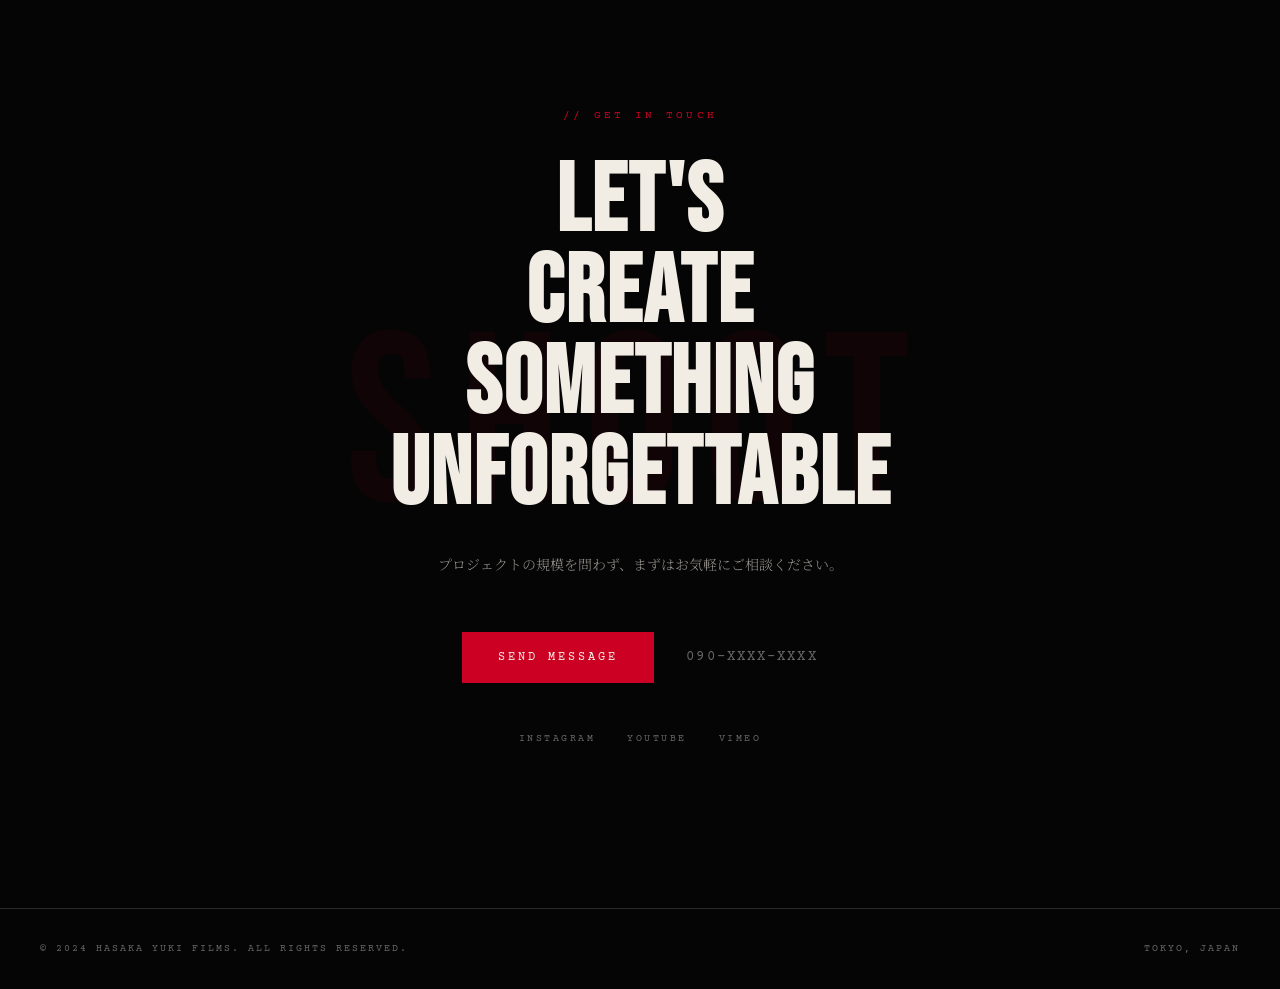
==== commit 38bfbace: "fix: rename to 葉坂勇樹 / HASAKA YUKI" ====
--- a/index.html
+++ b/index.html
@@ -3,7 +3,7 @@
 <head>
   <meta charset="UTF-8">
   <meta name="viewport" content="width=device-width, initial-scale=1.0">
-  <title>NAKAMURA SOU — FILMMAKER</title>
+  <title>HASAKA YUKI — FILMMAKER</title>
   <link rel="stylesheet" href="style.css">
   <link rel="preconnect" href="https://fonts.googleapis.com">
   <link rel="preconnect" href="https://fonts.gstatic.com" crossorigin>
@@ -31,7 +31,7 @@
   <div class="op-cross op-ch"></div>
   <div class="op-cross op-cv"></div>
   <div class="op-num" id="opNum">3</div>
-  <div class="op-label">NAKAMURA SOU FILMS</div>
+  <div class="op-label">HASAKA YUKI FILMS</div>
   <div class="op-timecode" id="opTc">00:00:00:00</div>
   <button class="op-skip" id="opSkip">SKIP &rsaquo;</button>
 </div>
@@ -41,7 +41,7 @@
 
 <!-- NAVIGATION -->
 <nav class="nav" id="nav">
-  <div class="nav-logo">NSF</div>
+  <div class="nav-logo">HYF</div>
   <ul class="nav-links">
     <li><a href="#works" class="nav-link" data-scramble>WORKS</a></li>
     <li><a href="#about" class="nav-link" data-scramble>ABOUT</a></li>
@@ -67,8 +67,8 @@
 <section class="hero" id="hero">
   <div class="hero-grid" id="heroGrid">
     <div class="hero-eyebrow"><span class="courier">FILMMAKER / DIRECTOR</span></div>
-    <h1 class="hero-title glitch" data-text="中村颯">
-      <span class="ht-ja">中村颯</span>
+    <h1 class="hero-title glitch" data-text="葉坂勇樹">
+      <span class="ht-ja">葉坂勇樹</span>
     </h1>
     <p class="hero-sub">映像で世界を揺らす</p>
     <div class="hero-cta">
@@ -102,7 +102,7 @@
   <div class="fs-track">
     <div class="fs-perf"></div>
     <div class="fs-frames">
-      <span>NAKAMURA</span>
+      <span>HASAKA</span>
       <span>&#9632;</span>
       <span>FILMMAKER</span>
       <span>&#9632;</span>
@@ -110,7 +110,7 @@
       <span>&#9632;</span>
       <span>2024</span>
       <span>&#9632;</span>
-      <span>NAKAMURA</span>
+      <span>HASAKA</span>
       <span>&#9632;</span>
       <span>FILMMAKER</span>
       <span>&#9632;</span>
@@ -129,7 +129,7 @@
     <div class="about-left reveal">
       <div class="al-label courier">// DIRECTOR'S CUT</div>
       <h2 class="al-heading">映像は<br><em>言葉を超える</em><br>武器だ</h2>
-      <p class="al-body">2018年よりフリーランス映像クリエイターとして活動。CM・MV・ドキュメンタリーを中心に、企業の核心を映像へと昇華させる。「撮る」のではなく「創る」——それが中村颯のスタイル。</p>
+      <p class="al-body">2018年よりフリーランス映像クリエイターとして活動。CM・MV・ドキュメンタリーを中心に、企業の核心を映像へと昇華させる。「撮る」のではなく「創る」——それが葉坂勇樹のスタイル。</p>
       <div class="al-tags">
         <span class="tag">#COMMERCIAL</span>
         <span class="tag">#MUSICVIDEO</span>
@@ -141,8 +141,8 @@
       <div class="ar-portrait">
         <div class="ar-frame">
           <div class="ar-inner">
-            <div class="ar-name">中村 颯</div>
-            <div class="ar-en courier">NAKAMURA SOU</div>
+            <div class="ar-name">葉坂 勇樹</div>
+            <div class="ar-en courier">HASAKA YUKI</div>
             <div class="ar-role">Filmmaker · Director</div>
           </div>
           <div class="ar-tc courier" id="arTc">24fps · 4K · RAW</div>
@@ -250,7 +250,7 @@
   <div class="sv-list">
     <div class="sv-row reveal-s" data-num="01">
       <div class="svr-title">COMMERCIAL FILM</div>
-      <div class="svr-desc">TVCMから Web広告まで。ブランドの核心を捉えた映像で購買意欲を刺激する。</div>
+      <div class="svr-desc">TVCMから Web広告まで。ブランドの核心を捕えた映像で購買意欲を刺激する。</div>
       <div class="svr-price courier">¥300,000 ~</div>
     </div>
     <div class="sv-row reveal-s" data-num="02">
@@ -284,7 +284,7 @@
     <h2 class="ct-title">LET'S<br>CREATE<br>SOMETHING<br>UNFORGETTABLE</h2>
     <p class="ct-sub">プロジェクトの規模を問わず、まずはお気軽にご相談ください。</p>
     <div class="ct-actions">
-      <a href="mailto:contact@nakamura-sou.film" class="btn-primary mag-btn" data-scramble>SEND MESSAGE</a>
+      <a href="mailto:contact@hasaka-yuki.film" class="btn-primary mag-btn" data-scramble>SEND MESSAGE</a>
       <a href="tel:090-0000-0000" class="ct-tel courier">090-XXXX-XXXX</a>
     </div>
     <div class="ct-social">
@@ -297,7 +297,7 @@
 
 <!-- FOOTER -->
 <footer class="footer">
-  <div class="ft-left courier">© 2024 NAKAMURA SOU FILMS. ALL RIGHTS RESERVED.</div>
+  <div class="ft-left courier">© 2024 HASAKA YUKI FILMS. ALL RIGHTS RESERVED.</div>
   <div class="ft-right courier">TOKYO, JAPAN</div>
 </footer>
 
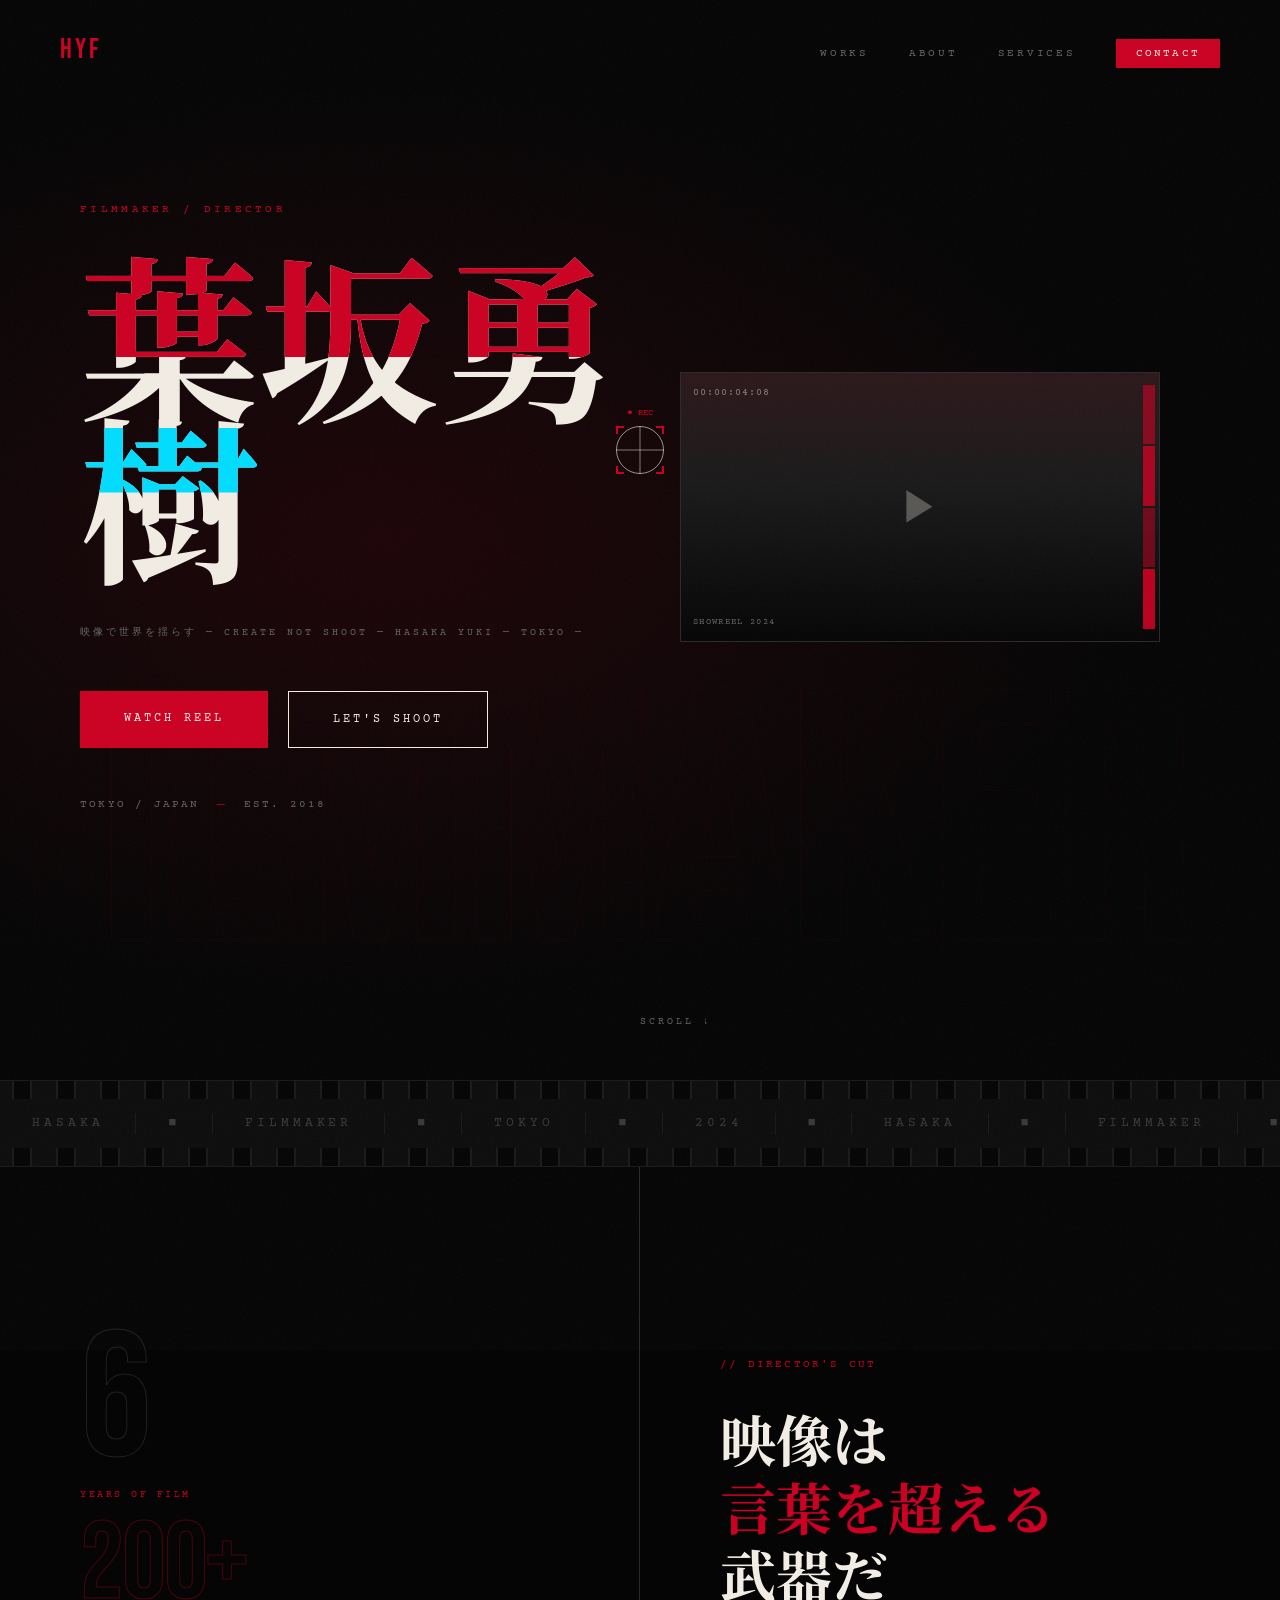
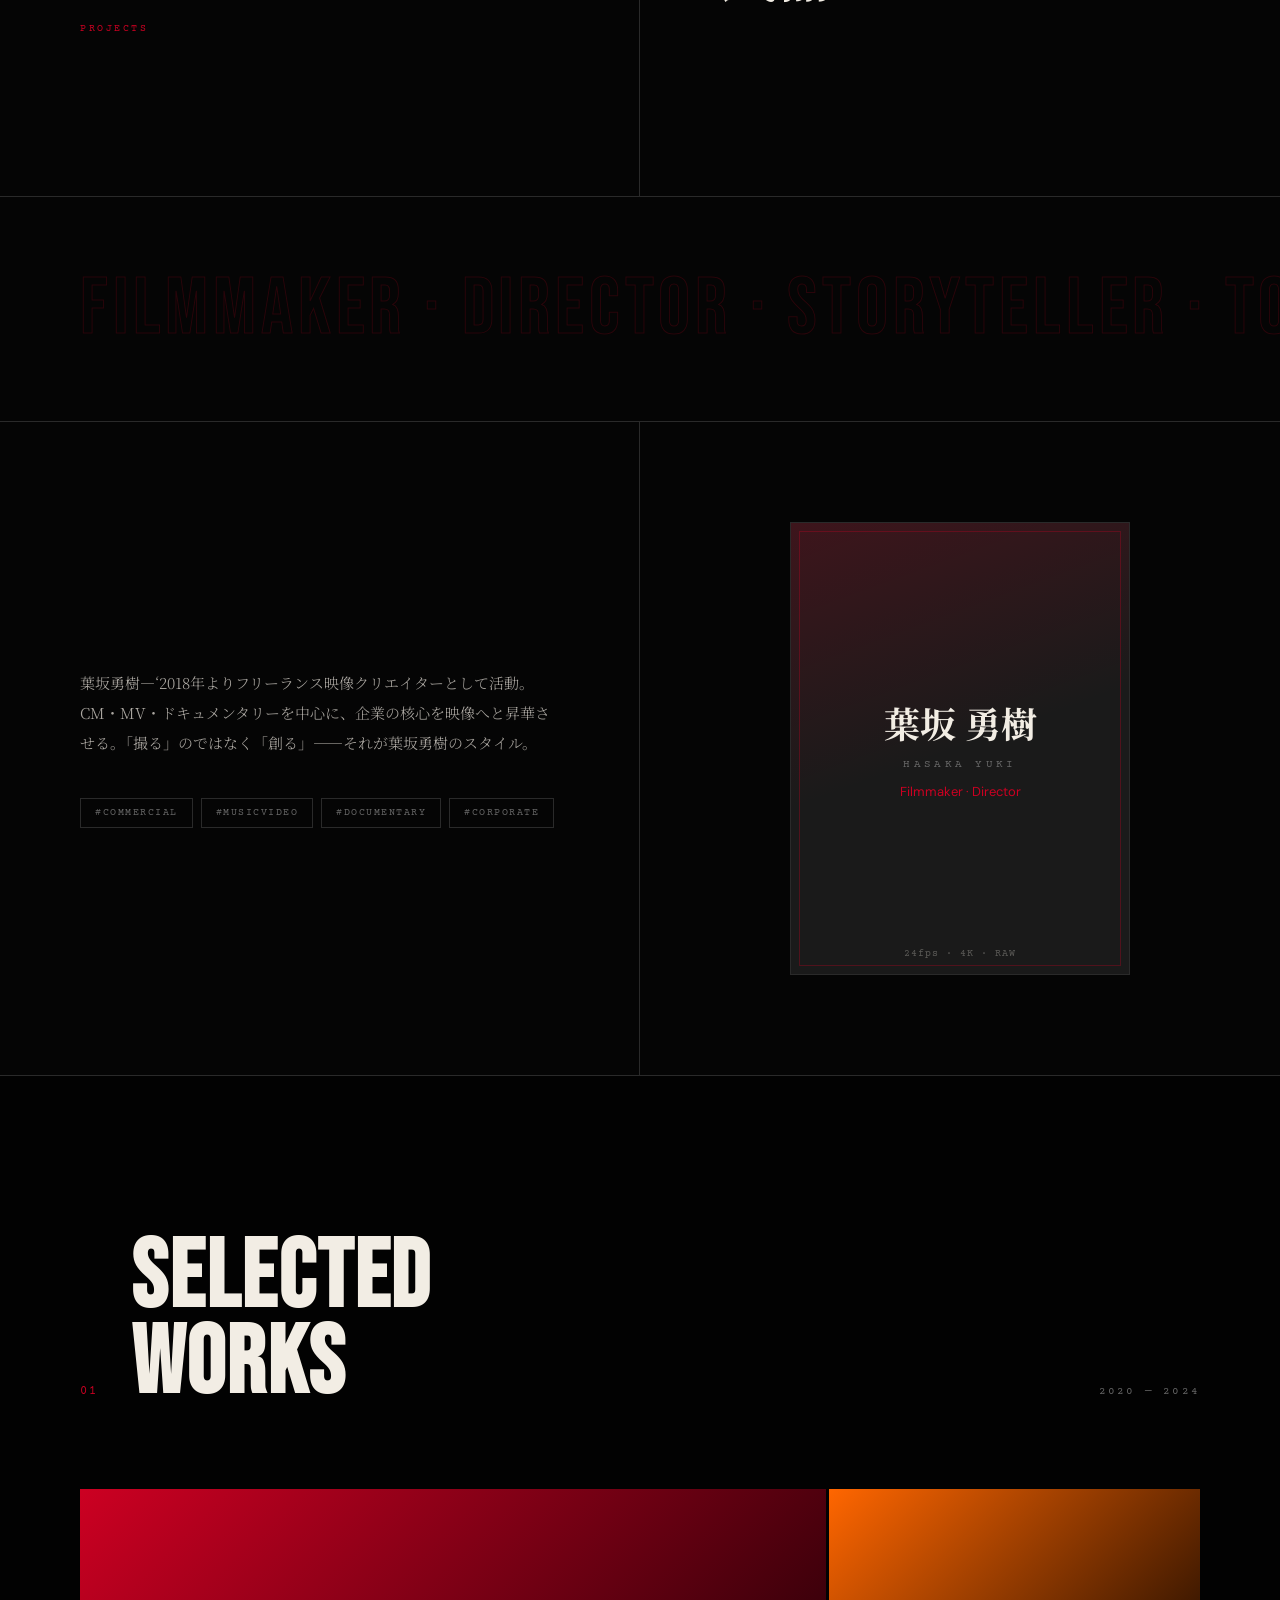
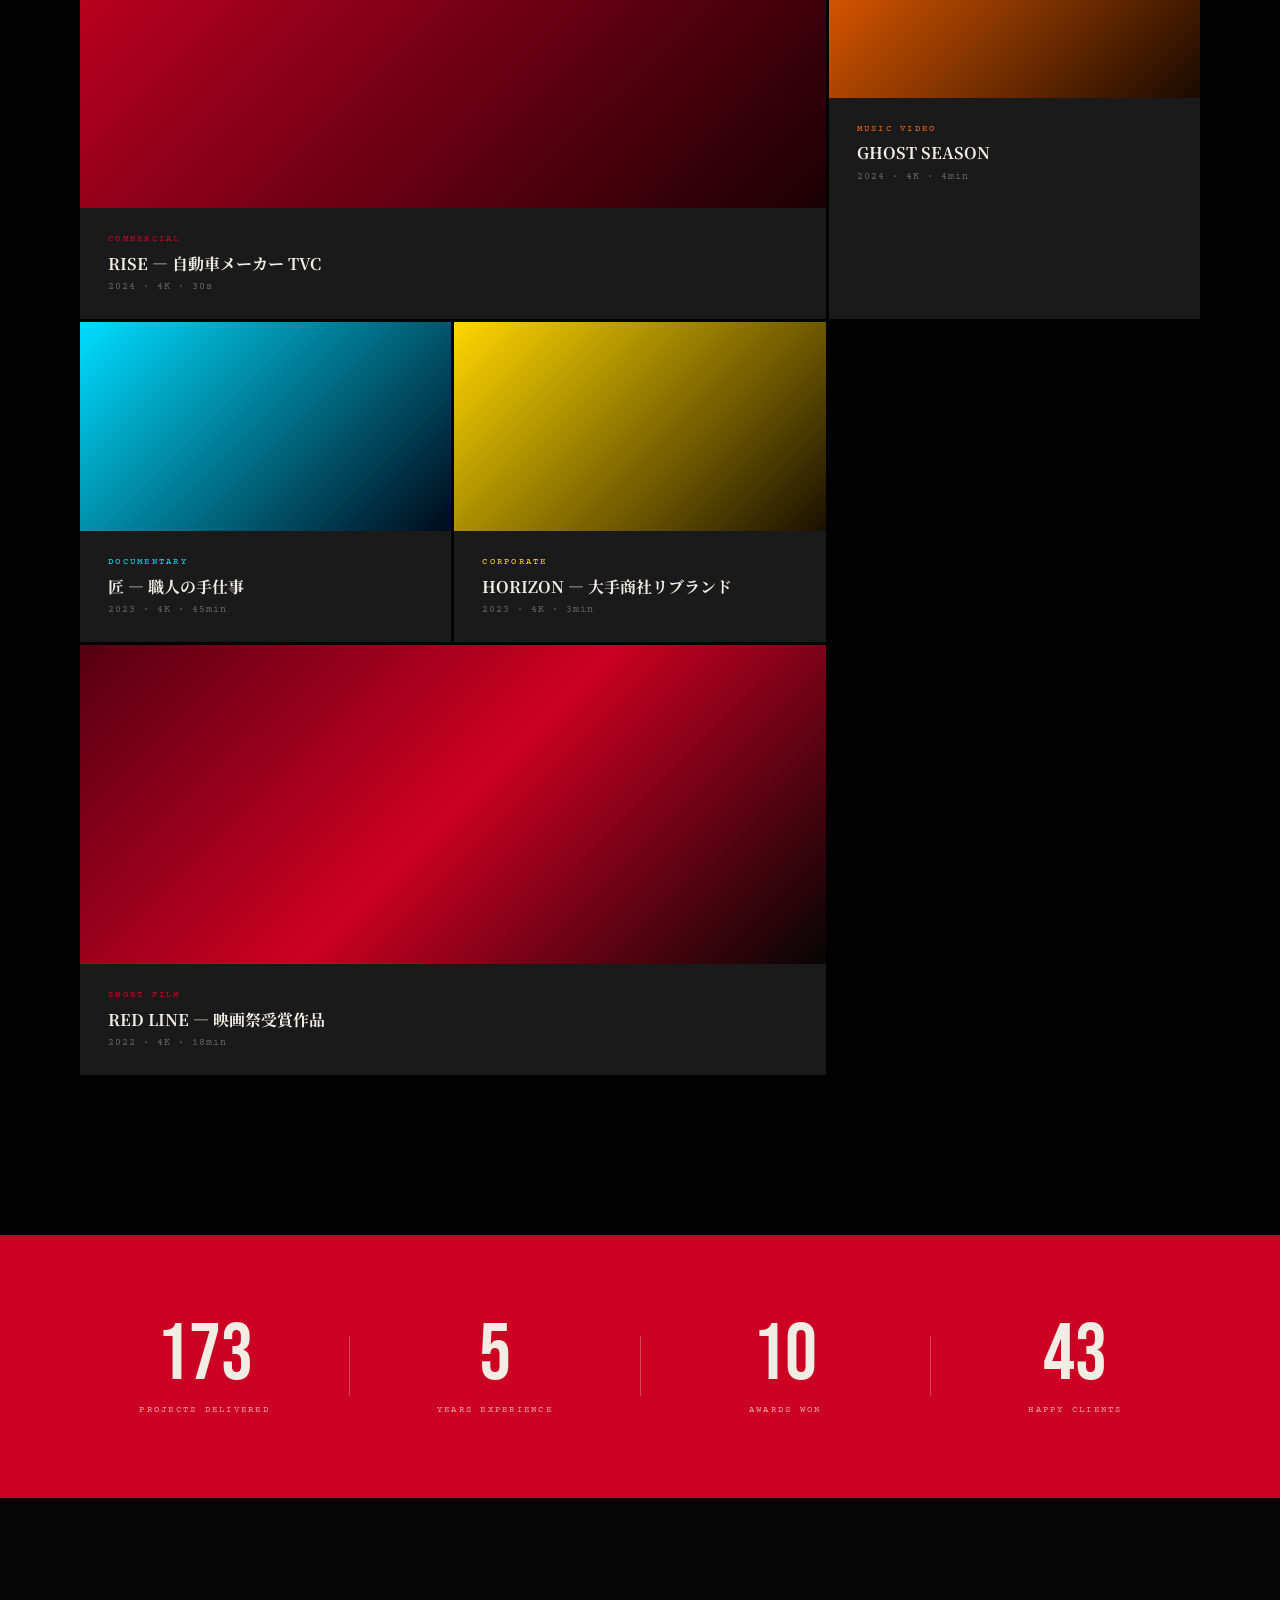
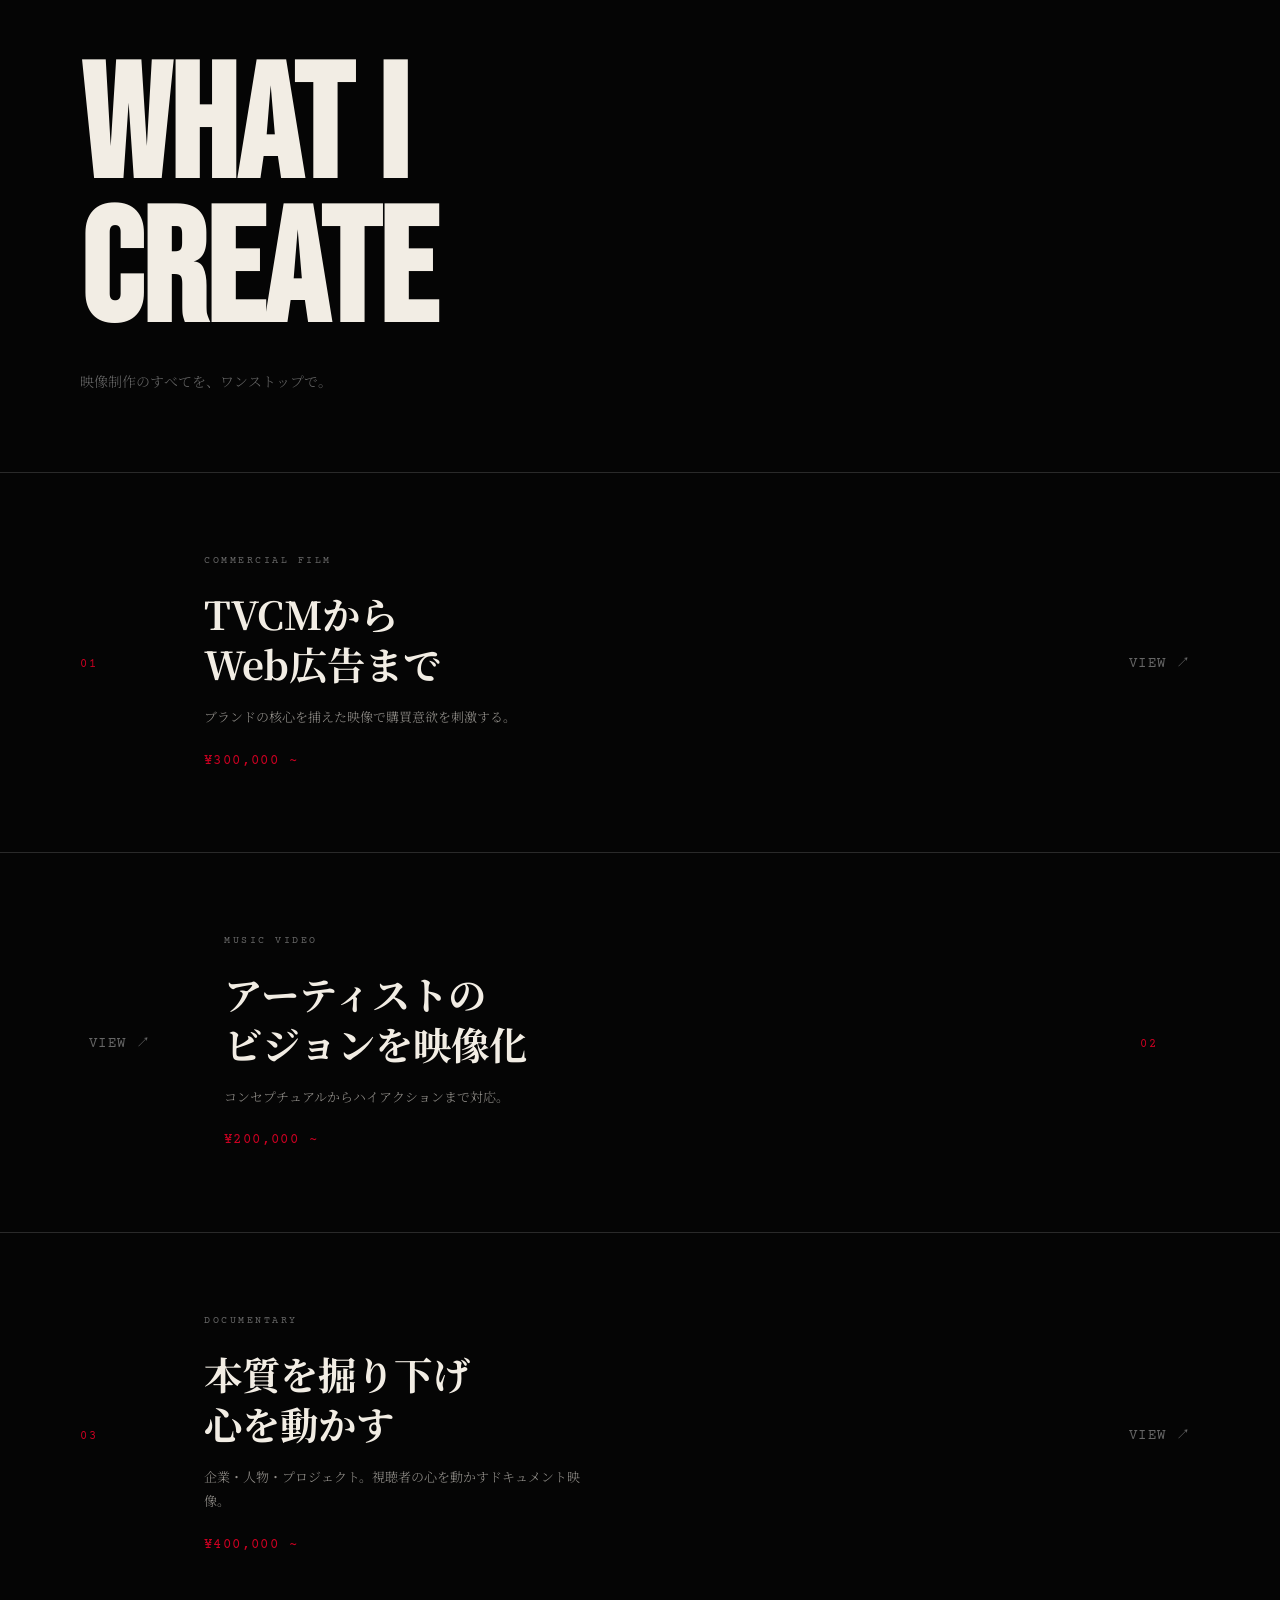
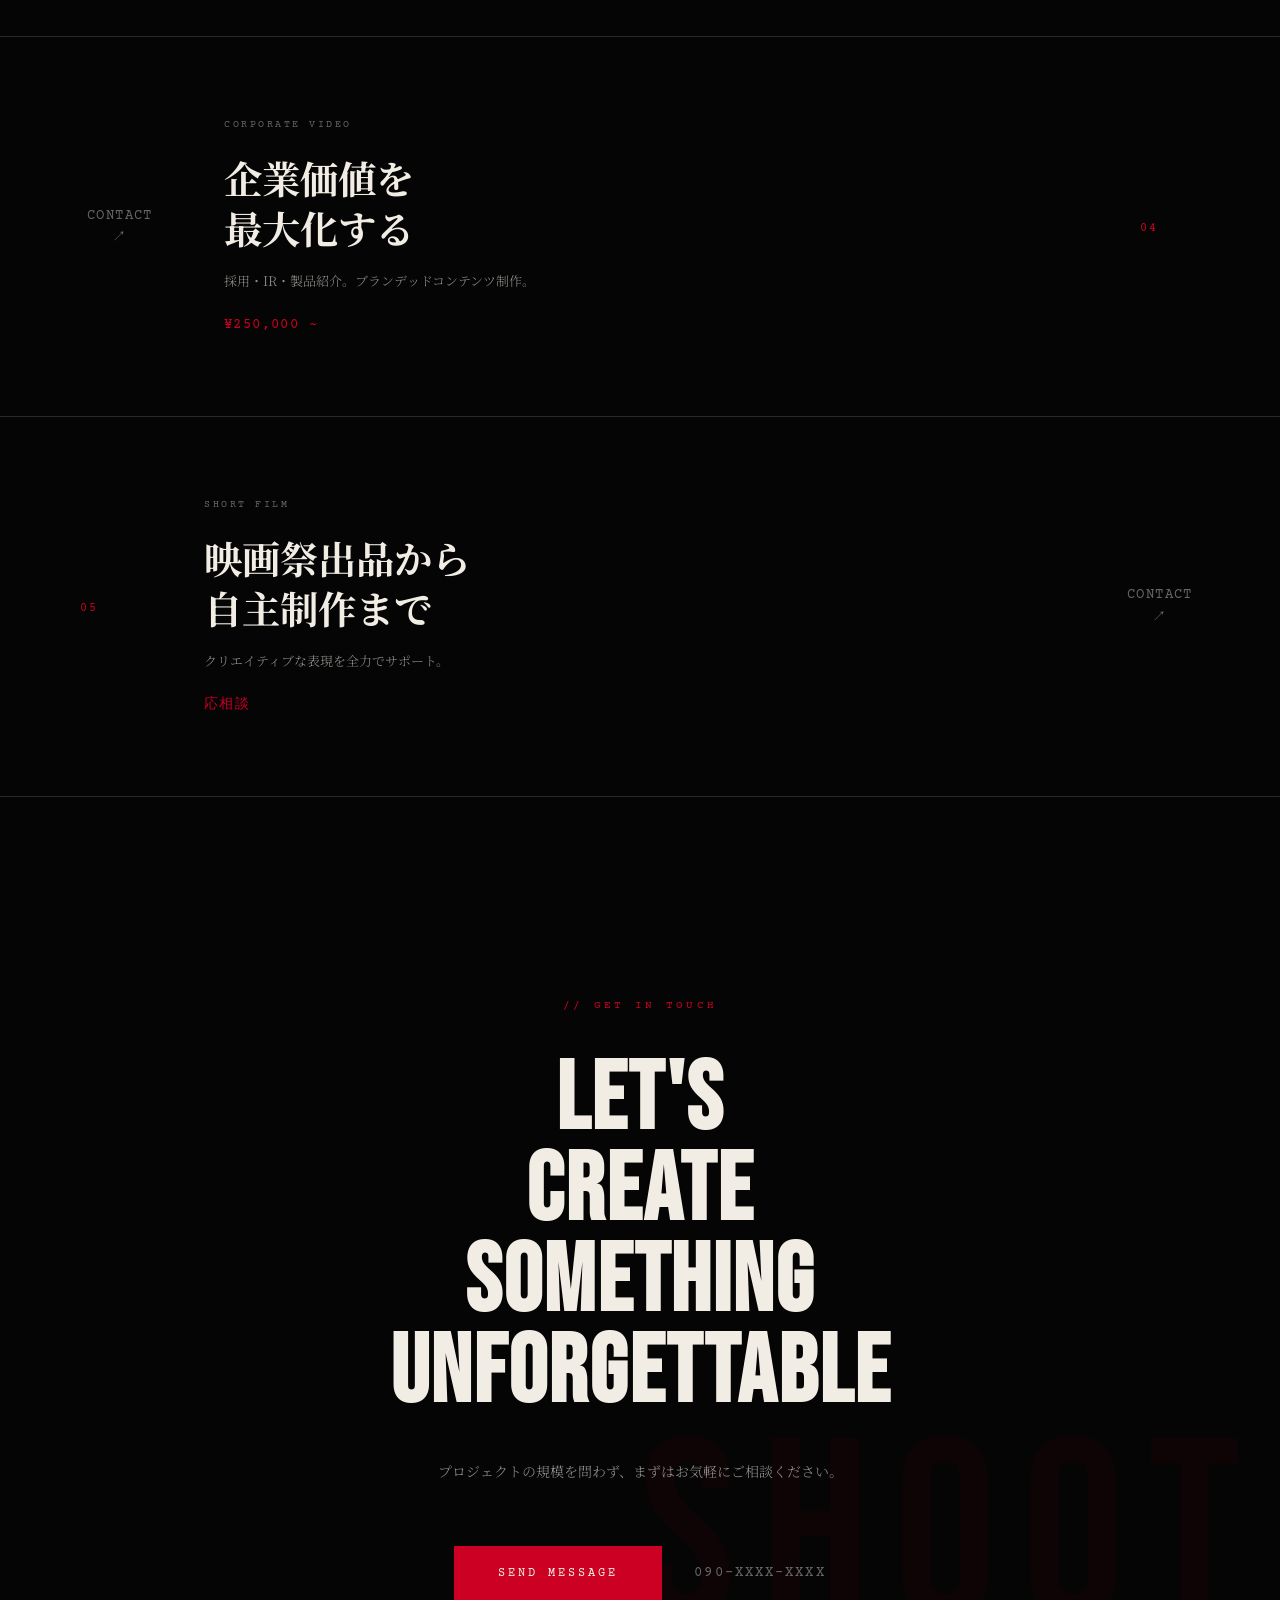
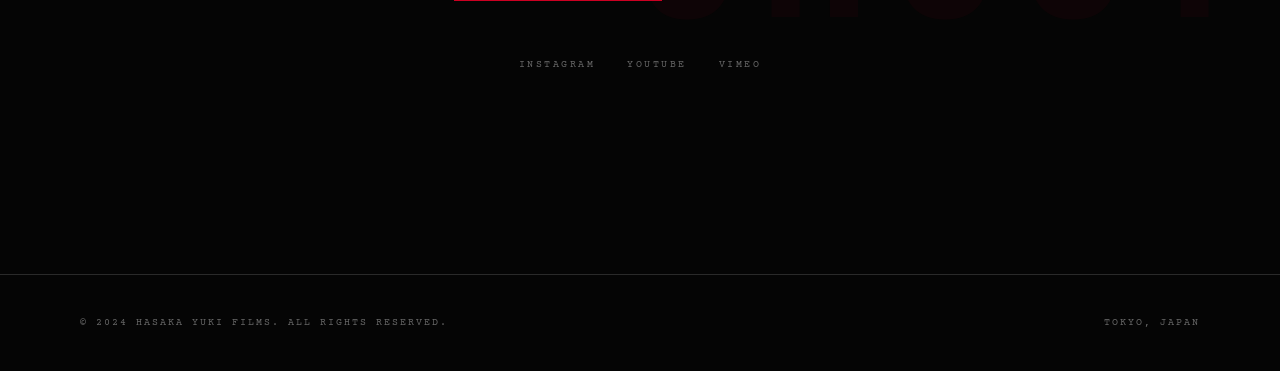
==== commit 1a629c6c: "feat: zigzag layout, parallax drift, sub-page links, bold whitespace" ====
--- a/index.html
+++ b/index.html
@@ -12,7 +12,6 @@
 </head>
 <body>
 
-<!-- CUSTOM CURSOR -->
 <div class="vf" id="cursor">
   <div class="vf-ring"></div>
   <div class="vf-h"></div>
@@ -24,7 +23,6 @@
   <div class="vf-rec">&#9679; REC</div>
 </div>
 
-<!-- FILM LEADER OPENING -->
 <div class="opening" id="opening">
   <div class="op-circle op-c1"></div>
   <div class="op-circle op-c2"></div>
@@ -36,62 +34,60 @@
   <button class="op-skip" id="opSkip">SKIP &rsaquo;</button>
 </div>
 
-<!-- GRAIN OVERLAY -->
 <div class="grain" aria-hidden="true"></div>
 
-<!-- NAVIGATION -->
 <nav class="nav" id="nav">
   <div class="nav-logo">HYF</div>
   <ul class="nav-links">
     <li><a href="#works" class="nav-link" data-scramble>WORKS</a></li>
     <li><a href="#about" class="nav-link" data-scramble>ABOUT</a></li>
     <li><a href="#services" class="nav-link" data-scramble>SERVICES</a></li>
-    <li><a href="#contact" class="nav-link mag-btn">CONTACT</a></li>
+    <li><a href="contact.html" class="nav-link mag-btn">CONTACT</a></li>
   </ul>
-  <button class="nav-ham" id="navHam" aria-label="menu">
-    <span></span><span></span><span></span>
-  </button>
+  <button class="nav-ham" id="navHam" aria-label="menu"><span></span><span></span><span></span></button>
 </nav>
 
-<!-- MOBILE MENU -->
 <div class="mob-menu" id="mobMenu">
   <ul>
     <li><a href="#works" class="mm-link">WORKS</a></li>
     <li><a href="#about" class="mm-link">ABOUT</a></li>
     <li><a href="#services" class="mm-link">SERVICES</a></li>
-    <li><a href="#contact" class="mm-link">CONTACT</a></li>
+    <li><a href="contact.html" class="mm-link">CONTACT</a></li>
   </ul>
 </div>
 
 <!-- HERO -->
 <section class="hero" id="hero">
-  <div class="hero-grid" id="heroGrid">
-    <div class="hero-eyebrow"><span class="courier">FILMMAKER / DIRECTOR</span></div>
-    <h1 class="hero-title glitch" data-text="葉坂勇樹">
-      <span class="ht-ja">葉坂勇樹</span>
-    </h1>
-    <p class="hero-sub">映像で世界を揺らす</p>
-    <div class="hero-cta">
-      <a href="#works" class="btn-primary mag-btn" data-scramble>WATCH REEL</a>
-      <a href="#contact" class="btn-ghost mag-btn" data-scramble>LET'S SHOOT</a>
-    </div>
-    <div class="hero-meta">
-      <span class="courier">TOKYO / JAPAN</span>
-      <span class="sep">—</span>
-      <span class="courier">EST. 2018</span>
-    </div>
-  </div>
-  <div class="hero-frame">
-    <div class="hf-inner">
-      <div class="hf-tc" id="heroTc">00:00:00:00</div>
-      <div class="hf-label">SHOWREEL 2024</div>
-      <div class="hf-bars">
-        <div class="hf-bar"></div>
-        <div class="hf-bar"></div>
-        <div class="hf-bar"></div>
-        <div class="hf-bar"></div>
-      </div>
-      <div class="hf-play">&#9654;</div>
+  <div class="hero-bg-text" data-py="0.38" aria-hidden="true">FILMMAKER</div>
+  <div class="hero-inner">
+    <div class="hero-grid" id="heroGrid">
+      <div class="hero-eyebrow"><span class="courier">FILMMAKER / DIRECTOR</span></div>
+      <h1 class="hero-title glitch" data-text="葉坂勇樹">
+        <span class="ht-ja">葉坂勇樹</span>
+      </h1>
+      <div class="hero-drift-line" data-drift="-0.05">
+        <span class="courier">映像で世界を揺らす &mdash; CREATE NOT SHOOT &mdash; HASAKA YUKI &mdash; TOKYO &mdash;</span>
+      </div>
+      <div class="hero-cta">
+        <a href="#works" class="btn-primary mag-btn" data-scramble>WATCH REEL</a>
+        <a href="contact.html" class="btn-ghost mag-btn" data-scramble>LET'S SHOOT</a>
+      </div>
+      <div class="hero-meta">
+        <span class="courier">TOKYO / JAPAN</span>
+        <span class="sep">—</span>
+        <span class="courier">EST. 2018</span>
+      </div>
+    </div>
+    <div class="hero-frame">
+      <div class="hf-inner">
+        <div class="hf-tc" id="heroTc">00:00:00:00</div>
+        <div class="hf-label">SHOWREEL 2024</div>
+        <div class="hf-bars">
+          <div class="hf-bar"></div><div class="hf-bar"></div>
+          <div class="hf-bar"></div><div class="hf-bar"></div>
+        </div>
+        <div class="hf-play">&#9654;</div>
+      </div>
     </div>
   </div>
   <div class="hero-scroll-hint courier">SCROLL &#8595;</div>
@@ -102,34 +98,40 @@
   <div class="fs-track">
     <div class="fs-perf"></div>
     <div class="fs-frames">
-      <span>HASAKA</span>
-      <span>&#9632;</span>
-      <span>FILMMAKER</span>
-      <span>&#9632;</span>
-      <span>TOKYO</span>
-      <span>&#9632;</span>
-      <span>2024</span>
-      <span>&#9632;</span>
-      <span>HASAKA</span>
-      <span>&#9632;</span>
-      <span>FILMMAKER</span>
-      <span>&#9632;</span>
-      <span>TOKYO</span>
-      <span>&#9632;</span>
-      <span>2024</span>
-      <span>&#9632;</span>
+      <span>HASAKA</span><span>&#9632;</span><span>FILMMAKER</span><span>&#9632;</span>
+      <span>TOKYO</span><span>&#9632;</span><span>2024</span><span>&#9632;</span>
+      <span>HASAKA</span><span>&#9632;</span><span>FILMMAKER</span><span>&#9632;</span>
+      <span>TOKYO</span><span>&#9632;</span><span>2024</span><span>&#9632;</span>
     </div>
     <div class="fs-perf"></div>
   </div>
 </div>
 
-<!-- ABOUT -->
+<!-- ABOUT — ZIGZAG -->
 <section class="about" id="about">
-  <div class="about-inner">
-    <div class="about-left reveal">
+  <!-- Block 1: stats LEFT, heading RIGHT -->
+  <div class="zz-block reveal">
+    <div class="zz-left">
+      <div class="zz-giant" data-drift="0.08">6</div>
+      <div class="zz-label courier">YEARS OF FILM</div>
+      <div class="zz-giant zz-giant--sm" data-drift="0.05">200+</div>
+      <div class="zz-label courier">PROJECTS</div>
+    </div>
+    <div class="zz-right">
       <div class="al-label courier">// DIRECTOR'S CUT</div>
       <h2 class="al-heading">映像は<br><em>言葉を超える</em><br>武器だ</h2>
-      <p class="al-body">2018年よりフリーランス映像クリエイターとして活動。CM・MV・ドキュメンタリーを中心に、企業の核心を映像へと昇華させる。「撮る」のではなく「創る」——それが葉坂勇樹のスタイル。</p>
+    </div>
+  </div>
+
+  <!-- Drifting band -->
+  <div class="drift-text" data-drift="-0.07" aria-hidden="true">
+    FILMMAKER &middot; DIRECTOR &middot; STORYTELLER &middot; TOKYO &middot; 2018 &middot; CREATE NOT SHOOT &middot;
+  </div>
+
+  <!-- Block 2: bio LEFT, portrait RIGHT -->
+  <div class="zz-block reveal">
+    <div class="zz-left zz-bio">
+      <p class="al-body">葉坂勇樹—‘2018年よりフリーランス映像クリエイターとして活動。CM・MV・ドキュメンタリーを中心に、企業の核心を映像へと昇華させる。「撮る」のではなく「創る」——それが葉坂勇樹のスタイル。</p>
       <div class="al-tags">
         <span class="tag">#COMMERCIAL</span>
         <span class="tag">#MUSICVIDEO</span>
@@ -137,16 +139,14 @@
         <span class="tag">#CORPORATE</span>
       </div>
     </div>
-    <div class="about-right reveal">
-      <div class="ar-portrait">
-        <div class="ar-frame">
-          <div class="ar-inner">
-            <div class="ar-name">葉坂 勇樹</div>
-            <div class="ar-en courier">HASAKA YUKI</div>
-            <div class="ar-role">Filmmaker · Director</div>
-          </div>
-          <div class="ar-tc courier" id="arTc">24fps · 4K · RAW</div>
+    <div class="zz-right zz-portrait-wrap">
+      <div class="ar-frame">
+        <div class="ar-inner">
+          <div class="ar-name">葉坂 勇樹</div>
+          <div class="ar-en courier">HASAKA YUKI</div>
+          <div class="ar-role">Filmmaker &middot; Director</div>
         </div>
+        <div class="ar-tc courier" id="arTc">24fps &middot; 4K &middot; RAW</div>
       </div>
     </div>
   </div>
@@ -155,136 +155,119 @@
 <!-- WORKS -->
 <section class="works" id="works">
   <div class="works-header reveal">
-    <div class="courier wh-num">01</div>
-    <h2 class="wh-title">SELECTED<br>WORKS</h2>
+    <div class="courier wh-num" data-drift="0.06">01</div>
+    <h2 class="wh-title" data-drift="-0.03">SELECTED<br>WORKS</h2>
     <div class="courier wh-year">2020 — 2024</div>
   </div>
   <div class="works-grid">
     <article class="wk-card wk-wide reveal-wk" style="--accent:#CC0022">
       <div class="wk-thumb" style="background:linear-gradient(135deg,#CC0022 0%,#1a0005 100%)"></div>
-      <div class="wk-info">
-        <div class="wk-cat courier">COMMERCIAL</div>
-        <h3 class="wk-title">RISE — 自動車メーカー TVC</h3>
-        <div class="wk-meta courier">2024 · 4K · 30s</div>
-      </div>
-      <div class="wk-hover">
-        <span class="courier">VIEW PROJECT &#8599;</span>
-      </div>
+      <div class="wk-info"><div class="wk-cat courier">COMMERCIAL</div><h3 class="wk-title">RISE — 自動車メーカー TVC</h3><div class="wk-meta courier">2024 &middot; 4K &middot; 30s</div></div>
+      <div class="wk-hover"><span class="courier">VIEW PROJECT &#8599;</span></div>
     </article>
     <article class="wk-card reveal-wk" style="--accent:#FF6600">
       <div class="wk-thumb" style="background:linear-gradient(135deg,#FF6600 0%,#1a0a00 100%)"></div>
-      <div class="wk-info">
-        <div class="wk-cat courier">MUSIC VIDEO</div>
-        <h3 class="wk-title">GHOST SEASON</h3>
-        <div class="wk-meta courier">2024 · 4K · 4min</div>
-      </div>
-      <div class="wk-hover">
-        <span class="courier">VIEW PROJECT &#8599;</span>
-      </div>
+      <div class="wk-info"><div class="wk-cat courier">MUSIC VIDEO</div><h3 class="wk-title">GHOST SEASON</h3><div class="wk-meta courier">2024 &middot; 4K &middot; 4min</div></div>
+      <div class="wk-hover"><span class="courier">VIEW PROJECT &#8599;</span></div>
     </article>
     <article class="wk-card reveal-wk" style="--accent:#00DDFF">
       <div class="wk-thumb" style="background:linear-gradient(135deg,#00DDFF 0%,#000a1a 100%)"></div>
-      <div class="wk-info">
-        <div class="wk-cat courier">DOCUMENTARY</div>
-        <h3 class="wk-title">匠 — 職人の手仕事</h3>
-        <div class="wk-meta courier">2023 · 4K · 45min</div>
-      </div>
-      <div class="wk-hover">
-        <span class="courier">VIEW PROJECT &#8599;</span>
-      </div>
+      <div class="wk-info"><div class="wk-cat courier">DOCUMENTARY</div><h3 class="wk-title">匠 — 職人の手仕事</h3><div class="wk-meta courier">2023 &middot; 4K &middot; 45min</div></div>
+      <div class="wk-hover"><span class="courier">VIEW PROJECT &#8599;</span></div>
     </article>
     <article class="wk-card reveal-wk" style="--accent:#FFD700">
       <div class="wk-thumb" style="background:linear-gradient(135deg,#FFD700 0%,#1a1000 100%)"></div>
-      <div class="wk-info">
-        <div class="wk-cat courier">CORPORATE</div>
-        <h3 class="wk-title">HORIZON — 大手商社リブランド</h3>
-        <div class="wk-meta courier">2023 · 4K · 3min</div>
-      </div>
-      <div class="wk-hover">
-        <span class="courier">VIEW PROJECT &#8599;</span>
-      </div>
+      <div class="wk-info"><div class="wk-cat courier">CORPORATE</div><h3 class="wk-title">HORIZON — 大手商社リブランド</h3><div class="wk-meta courier">2023 &middot; 4K &middot; 3min</div></div>
+      <div class="wk-hover"><span class="courier">VIEW PROJECT &#8599;</span></div>
     </article>
     <article class="wk-card wk-wide reveal-wk" style="--accent:#CC0022">
       <div class="wk-thumb" style="background:linear-gradient(135deg,#550011 0%,#CC0022 50%,#050505 100%)"></div>
-      <div class="wk-info">
-        <div class="wk-cat courier">SHORT FILM</div>
-        <h3 class="wk-title">RED LINE — 映画祭受賞作品</h3>
-        <div class="wk-meta courier">2022 · 4K · 18min</div>
-      </div>
-      <div class="wk-hover">
-        <span class="courier">VIEW PROJECT &#8599;</span>
-      </div>
-    </article>
-  </div>
-</section>
-
-<!-- STATS BAND -->
+      <div class="wk-info"><div class="wk-cat courier">SHORT FILM</div><h3 class="wk-title">RED LINE — 映画祭受賞作品</h3><div class="wk-meta courier">2022 &middot; 4K &middot; 18min</div></div>
+      <div class="wk-hover"><span class="courier">VIEW PROJECT &#8599;</span></div>
+    </article>
+  </div>
+</section>
+
+<!-- STATS -->
 <div class="stats-band">
-  <div class="sb-item">
-    <div class="sb-num" data-target="200">0</div>
-    <div class="sb-label courier">PROJECTS DELIVERED</div>
-  </div>
+  <div class="sb-item"><div class="sb-num" data-target="200">0</div><div class="sb-label courier">PROJECTS DELIVERED</div></div>
   <div class="sb-div"></div>
-  <div class="sb-item">
-    <div class="sb-num" data-target="6">0</div>
-    <div class="sb-label courier">YEARS EXPERIENCE</div>
-  </div>
+  <div class="sb-item"><div class="sb-num" data-target="6">0</div><div class="sb-label courier">YEARS EXPERIENCE</div></div>
   <div class="sb-div"></div>
-  <div class="sb-item">
-    <div class="sb-num" data-target="12">0</div>
-    <div class="sb-label courier">AWARDS WON</div>
-  </div>
+  <div class="sb-item"><div class="sb-num" data-target="12">0</div><div class="sb-label courier">AWARDS WON</div></div>
   <div class="sb-div"></div>
-  <div class="sb-item">
-    <div class="sb-num" data-target="50">0</div>
-    <div class="sb-label courier">HAPPY CLIENTS</div>
-  </div>
-</div>
-
-<!-- SERVICES -->
+  <div class="sb-item"><div class="sb-num" data-target="50">0</div><div class="sb-label courier">HAPPY CLIENTS</div></div>
+</div>
+
+<!-- SERVICES — ZIGZAG PANELS -->
 <section class="services" id="services">
-  <div class="sv-header reveal">
-    <h2 class="svh-title">WHAT I<br>CREATE</h2>
+  <div class="sv-header-new reveal">
+    <h2 class="svh-big" data-drift="-0.03">WHAT I<br>CREATE</h2>
     <p class="svh-sub">映像制作のすべてを、ワンストップで。</p>
   </div>
-  <div class="sv-list">
-    <div class="sv-row reveal-s" data-num="01">
-      <div class="svr-title">COMMERCIAL FILM</div>
-      <div class="svr-desc">TVCMから Web広告まで。ブランドの核心を捕えた映像で購買意欲を刺激する。</div>
-      <div class="svr-price courier">¥300,000 ~</div>
-    </div>
-    <div class="sv-row reveal-s" data-num="02">
-      <div class="svr-title">MUSIC VIDEO</div>
-      <div class="svr-desc">アーティストのビジョンを映像化。コンセプチュアルからハイアクションまで対応。</div>
-      <div class="svr-price courier">¥200,000 ~</div>
-    </div>
-    <div class="sv-row reveal-s" data-num="03">
-      <div class="svr-title">DOCUMENTARY</div>
-      <div class="svr-desc">企業・人物・プロジェクト。本質を掘り下げ、視聴者の心を動かすドキュメント映像。</div>
-      <div class="svr-price courier">¥400,000 ~</div>
-    </div>
-    <div class="sv-row reveal-s" data-num="04">
-      <div class="svr-title">CORPORATE VIDEO</div>
-      <div class="svr-desc">採用・IR・製品紹介。企業価値を最大化するブランデッドコンテンツ制作。</div>
-      <div class="svr-price courier">¥250,000 ~</div>
-    </div>
-    <div class="sv-row reveal-s" data-num="05">
-      <div class="svr-title">SHORT FILM</div>
-      <div class="svr-desc">映画祭出品から自主制作まで。クリエイティブな表現を全力でサポート。</div>
-      <div class="svr-price courier">応相談</div>
-    </div>
+  <div class="sv-panels">
+    <a href="service-commercial.html" class="sv-panel reveal-s">
+      <div class="svp-num courier">01</div>
+      <div class="svp-content">
+        <div class="svp-cat courier">COMMERCIAL FILM</div>
+        <h3 class="svp-title">TVCMから<br>Web広告まで</h3>
+        <p class="svp-desc">ブランドの核心を捕えた映像で購買意欲を刺激する。</p>
+        <div class="svp-price courier">&yen;300,000 ~</div>
+      </div>
+      <div class="svp-cta"><span class="courier">VIEW &nearr;</span></div>
+    </a>
+    <a href="service-mv.html" class="sv-panel sv-panel--flip reveal-s">
+      <div class="svp-num courier">02</div>
+      <div class="svp-content">
+        <div class="svp-cat courier">MUSIC VIDEO</div>
+        <h3 class="svp-title">アーティストの<br>ビジョンを映像化</h3>
+        <p class="svp-desc">コンセプチュアルからハイアクションまで対応。</p>
+        <div class="svp-price courier">&yen;200,000 ~</div>
+      </div>
+      <div class="svp-cta"><span class="courier">VIEW &nearr;</span></div>
+    </a>
+    <a href="service-documentary.html" class="sv-panel reveal-s">
+      <div class="svp-num courier">03</div>
+      <div class="svp-content">
+        <div class="svp-cat courier">DOCUMENTARY</div>
+        <h3 class="svp-title">本質を掘り下げ<br>心を動かす</h3>
+        <p class="svp-desc">企業・人物・プロジェクト。視聴者の心を動かすドキュメント映像。</p>
+        <div class="svp-price courier">&yen;400,000 ~</div>
+      </div>
+      <div class="svp-cta"><span class="courier">VIEW &nearr;</span></div>
+    </a>
+    <a href="contact.html" class="sv-panel sv-panel--flip reveal-s">
+      <div class="svp-num courier">04</div>
+      <div class="svp-content">
+        <div class="svp-cat courier">CORPORATE VIDEO</div>
+        <h3 class="svp-title">企業価値を<br>最大化する</h3>
+        <p class="svp-desc">採用・IR・製品紹介。ブランデッドコンテンツ制作。</p>
+        <div class="svp-price courier">&yen;250,000 ~</div>
+      </div>
+      <div class="svp-cta"><span class="courier">CONTACT &nearr;</span></div>
+    </a>
+    <a href="contact.html" class="sv-panel reveal-s">
+      <div class="svp-num courier">05</div>
+      <div class="svp-content">
+        <div class="svp-cat courier">SHORT FILM</div>
+        <h3 class="svp-title">映画祭出品から<br>自主制作まで</h3>
+        <p class="svp-desc">クリエイティブな表現を全力でサポート。</p>
+        <div class="svp-price courier">応相談</div>
+      </div>
+      <div class="svp-cta"><span class="courier">CONTACT &nearr;</span></div>
+    </a>
   </div>
 </section>
 
 <!-- CONTACT -->
 <section class="contact" id="contact">
-  <div class="contact-bg-text" aria-hidden="true">SHOOT</div>
+  <div class="contact-bg-text" data-py="-0.18" aria-hidden="true">SHOOT</div>
   <div class="contact-inner reveal">
     <div class="ct-eyebrow courier">// GET IN TOUCH</div>
     <h2 class="ct-title">LET'S<br>CREATE<br>SOMETHING<br>UNFORGETTABLE</h2>
     <p class="ct-sub">プロジェクトの規模を問わず、まずはお気軽にご相談ください。</p>
     <div class="ct-actions">
-      <a href="mailto:contact@hasaka-yuki.film" class="btn-primary mag-btn" data-scramble>SEND MESSAGE</a>
+      <a href="contact.html" class="btn-primary mag-btn" data-scramble>SEND MESSAGE</a>
       <a href="tel:090-0000-0000" class="ct-tel courier">090-XXXX-XXXX</a>
     </div>
     <div class="ct-social">
@@ -295,9 +278,8 @@
   </div>
 </section>
 
-<!-- FOOTER -->
 <footer class="footer">
-  <div class="ft-left courier">© 2024 HASAKA YUKI FILMS. ALL RIGHTS RESERVED.</div>
+  <div class="ft-left courier">&copy; 2024 HASAKA YUKI FILMS. ALL RIGHTS RESERVED.</div>
   <div class="ft-right courier">TOKYO, JAPAN</div>
 </footer>
 
--- a/style.css
+++ b/style.css
@@ -1,6 +1,3 @@
-/* =====================
-   CSS VARIABLES & RESET
-   ===================== */
 :root {
   --bg: #050505;
   --red: #CC0022;
@@ -18,1021 +15,256 @@
   --ease-out: cubic-bezier(0.22, 1, 0.36, 1);
   --ease-in-out: cubic-bezier(0.87, 0, 0.13, 1);
 }
-
-*, *::before, *::after { box-sizing: border-box; margin: 0; padding: 0; }
-html { scroll-behavior: smooth; }
-body {
-  background: var(--bg);
-  color: var(--text);
-  font-family: var(--ff-body);
-  font-size: 16px;
-  line-height: 1.6;
-  cursor: none;
-  overflow-x: hidden;
-}
-a { color: inherit; text-decoration: none; }
-ul { list-style: none; }
-.courier { font-family: var(--ff-mono); }
-
-/* =====================
-   GRAIN OVERLAY
-   ===================== */
-.grain {
-  position: fixed;
-  inset: -50%;
-  width: 200%;
-  height: 200%;
-  pointer-events: none;
-  z-index: 9999;
-  opacity: 0.04;
-  background-image: url("data:image/svg+xml,%3Csvg xmlns='http://www.w3.org/2000/svg'%3E%3Cfilter id='n'%3E%3CfeTurbulence type='fractalNoise' baseFrequency='0.9' numOctaves='4' stitchTiles='stitch'/%3E%3C/filter%3E%3Crect width='100%25' height='100%25' filter='url(%23n)'/%3E%3C/svg%3E");
-  animation: grainShift 0.15s steps(1) infinite;
-}
-@keyframes grainShift {
-  0%  { transform: translate(0,0); }
-  25% { transform: translate(-5%,-3%); }
-  50% { transform: translate(4%,6%); }
-  75% { transform: translate(-3%,4%); }
-}
-
-/* =====================
-   CUSTOM CURSOR — VIEWFINDER
-   ===================== */
-.vf {
-  position: fixed;
-  top: 0; left: 0;
-  width: 48px; height: 48px;
-  pointer-events: none;
-  z-index: 10000;
-  transform: translate(-50%, -50%);
-  transition: transform 0.05s;
-}
-.vf-ring {
-  position: absolute;
-  inset: 0;
-  border: 1px solid rgba(242,237,228,0.6);
-  border-radius: 50%;
-  animation: vfPulse 2.4s ease-in-out infinite;
-}
-@keyframes vfPulse {
-  0%,100% { transform: scale(1); opacity: 0.6; }
-  50% { transform: scale(1.15); opacity: 1; }
-}
-.vf-h {
-  position: absolute;
-  top: 50%; left: 0;
-  width: 100%; height: 1px;
-  background: rgba(242,237,228,0.5);
-  transform: translateY(-50%);
-}
-.vf-v {
-  position: absolute;
-  top: 0; left: 50%;
-  width: 1px; height: 100%;
-  background: rgba(242,237,228,0.5);
-  transform: translateX(-50%);
-}
-.vf-c {
-  position: absolute;
-  width: 8px; height: 8px;
-  border-color: var(--red);
-  border-style: solid;
-}
-.vf-c--tl { top: 0; left: 0; border-width: 2px 0 0 2px; }
-.vf-c--tr { top: 0; right: 0; border-width: 2px 2px 0 0; }
-.vf-c--bl { bottom: 0; left: 0; border-width: 0 0 2px 2px; }
-.vf-c--br { bottom: 0; right: 0; border-width: 0 2px 2px 0; }
-.vf-rec {
-  position: absolute;
-  top: -20px; left: 50%;
-  transform: translateX(-50%);
-  font-family: var(--ff-mono);
-  font-size: 9px;
-  color: var(--red);
-  white-space: nowrap;
-  animation: recBlink 1s step-end infinite;
-}
-@keyframes recBlink { 0%,100% { opacity: 1; } 50% { opacity: 0; } }
-
-/* =====================
-   FILM LEADER OPENING
-   ===================== */
-.opening {
-  position: fixed;
-  inset: 0;
-  background: var(--cream);
-  z-index: 9998;
-  display: flex;
-  align-items: center;
-  justify-content: center;
-  overflow: hidden;
-  transition: opacity 0.3s, visibility 0.3s;
-}
-.opening.flash { background: #fff; }
-.opening.hidden { opacity: 0; visibility: hidden; pointer-events: none; }
-.op-circle {
-  position: absolute;
-  border: 2px solid #111;
-  border-radius: 50%;
-}
-.op-c1 {
-  width: 70vmin; height: 70vmin;
-  animation: opSpin 2s linear infinite;
-  border-style: dashed;
-}
-.op-c2 {
-  width: 80vmin; height: 80vmin;
-  animation: opSpin 3s linear infinite reverse;
-}
-@keyframes opSpin { to { transform: rotate(360deg); } }
-.op-cross {
-  position: absolute;
-  background: #111;
-}
-.op-ch { width: 100vw; height: 1px; top: 50%; }
-.op-cv { width: 1px; height: 100vh; left: 50%; }
-.op-num {
-  position: relative;
-  font-family: var(--ff-display);
-  font-size: clamp(160px, 30vw, 280px);
-  color: #111;
-  line-height: 1;
-  animation: opNumIn 0.08s steps(1) forwards;
-}
-@keyframes opNumIn {
-  from { opacity: 0; transform: scale(1.5); }
-  to { opacity: 1; transform: scale(1); }
-}
-.op-label {
-  position: absolute;
-  bottom: 15%;
-  font-family: var(--ff-mono);
-  font-size: 11px;
-  letter-spacing: 0.3em;
-  color: #111;
-  text-transform: uppercase;
-}
-.op-timecode {
-  position: absolute;
-  top: 12%;
-  font-family: var(--ff-mono);
-  font-size: 12px;
-  color: #111;
-  letter-spacing: 0.2em;
-}
-.op-skip {
-  position: absolute;
-  bottom: 12%;
-  right: 5%;
-  background: none;
-  border: 1px solid #111;
-  color: #111;
-  font-family: var(--ff-mono);
-  font-size: 11px;
-  letter-spacing: 0.2em;
-  padding: 8px 16px;
-  cursor: none;
-  transition: background 0.2s;
-}
-.op-skip:hover { background: #111; color: var(--cream); }
-
-/* =====================
-   NAVIGATION
-   ===================== */
-.nav {
-  position: fixed;
-  top: 0; left: 0; right: 0;
-  display: flex;
-  align-items: center;
-  justify-content: space-between;
-  padding: 24px 40px;
-  z-index: 1000;
-  transition: background 0.3s, padding 0.3s;
-}
-.nav.scrolled {
-  background: rgba(5,5,5,0.95);
-  backdrop-filter: blur(8px);
-  padding: 16px 40px;
-  border-bottom: 1px solid rgba(204,0,34,0.3);
-}
-.nav-logo {
-  font-family: var(--ff-display);
-  font-size: 28px;
-  letter-spacing: 0.1em;
-  color: var(--red);
-}
-.nav-links {
-  display: flex;
-  gap: 40px;
-  align-items: center;
-}
-.nav-link {
-  font-family: var(--ff-mono);
-  font-size: 11px;
-  letter-spacing: 0.25em;
-  color: var(--muted);
-  transition: color 0.2s;
-}
-.nav-link:hover { color: var(--cream); }
-.nav-links .mag-btn {
-  background: var(--red);
-  color: var(--cream);
-  padding: 8px 20px;
-  font-family: var(--ff-mono);
-  font-size: 11px;
-  letter-spacing: 0.2em;
-}
-.nav-ham {
-  display: none;
-  flex-direction: column;
-  gap: 5px;
-  background: none;
-  border: none;
-  cursor: none;
-  padding: 4px;
-}
-.nav-ham span {
-  display: block;
-  width: 24px;
-  height: 1px;
-  background: var(--cream);
-  transition: transform 0.3s;
-}
-
-/* Mobile Menu */
-.mob-menu {
-  position: fixed;
-  inset: 0;
-  background: var(--bg);
-  z-index: 999;
-  display: flex;
-  align-items: center;
-  justify-content: center;
-  transform: translateX(100%);
-  transition: transform 0.4s var(--ease-in-out);
-}
-.mob-menu.open { transform: translateX(0); }
-.mob-menu ul { display: flex; flex-direction: column; gap: 24px; text-align: center; }
-.mm-link {
-  font-family: var(--ff-display);
-  font-size: 48px;
-  letter-spacing: 0.05em;
-  color: var(--cream);
-  transition: color 0.2s;
-}
-.mm-link:hover { color: var(--red); }
-
-/* =====================
-   HERO
-   ===================== */
-.hero {
-  min-height: 100vh;
-  display: grid;
-  grid-template-columns: 1fr 1fr;
-  gap: 0;
-  padding: 120px 40px 60px;
-  position: relative;
-  overflow: hidden;
-  align-items: center;
-}
-.hero::before {
-  content: '';
-  position: absolute;
-  inset: 0;
-  background: radial-gradient(ellipse at 30% 50%, rgba(204,0,34,0.15) 0%, transparent 60%);
-  pointer-events: none;
-}
-.hero-grid {
-  position: relative;
-  z-index: 2;
-}
-.hero-eyebrow {
-  font-size: 11px;
-  letter-spacing: 0.3em;
-  color: var(--red);
-  margin-bottom: 24px;
-  animation: fadeUp 0.8s var(--ease-out) 0.5s both;
-}
-.hero-title {
-  font-family: var(--ff-jp);
-  font-size: clamp(80px, 14vw, 180px);
-  font-weight: 700;
-  line-height: 0.9;
-  margin-bottom: 32px;
-  position: relative;
-  display: inline-block;
-  animation: fadeUp 0.8s var(--ease-out) 0.7s both;
-}
-
-/* GLITCH EFFECT */
-.glitch { position: relative; }
-.glitch::before,
-.glitch::after {
-  content: attr(data-text);
-  position: absolute;
-  top: 0; left: 0;
-  width: 100%;
-  font-family: var(--ff-jp);
-  font-size: inherit;
-  font-weight: 700;
-  line-height: inherit;
-}
-.glitch::before {
-  color: var(--red);
-  animation: gA 4s infinite;
-  clip-path: polygon(0 0, 100% 0, 100% 33%, 0 33%);
-}
-.glitch::after {
-  color: var(--cyan);
-  animation: gB 4s infinite 0.1s;
-  clip-path: polygon(0 55%, 100% 55%, 100% 75%, 0 75%);
-}
-@keyframes gA {
-  0%,90%,100% { transform: translate(0,0); opacity: 0; }
-  91% { transform: translate(-4px, 2px); opacity: 1; }
-  93% { transform: translate(4px,-2px); opacity: 1; }
-  95% { transform: translate(-2px,0); opacity: 1; }
-  97% { transform: translate(0,0); opacity: 0; }
-}
-@keyframes gB {
-  0%,88%,100% { transform: translate(0,0); opacity: 0; }
-  89% { transform: translate(4px,-1px); opacity: 1; }
-  91% { transform: translate(-4px,2px); opacity: 1; }
-  93% { transform: translate(2px,0); opacity: 1; }
-  95% { transform: translate(0,0); opacity: 0; }
-}
-
-.hero-sub {
-  font-family: var(--ff-jp);
-  font-size: clamp(16px, 2.5vw, 22px);
-  color: var(--muted);
-  margin-bottom: 40px;
-  animation: fadeUp 0.8s var(--ease-out) 0.9s both;
-}
-.hero-cta {
-  display: flex;
-  gap: 20px;
-  flex-wrap: wrap;
-  margin-bottom: 48px;
-  animation: fadeUp 0.8s var(--ease-out) 1.1s both;
-}
-.btn-primary {
-  display: inline-block;
-  background: var(--red);
-  color: var(--cream);
-  padding: 16px 36px;
-  font-family: var(--ff-mono);
-  font-size: 12px;
-  letter-spacing: 0.25em;
-  transition: background 0.2s, transform 0.1s;
-  position: relative;
-  overflow: hidden;
-}
-.btn-primary::after {
-  content: '';
-  position: absolute;
-  inset: 0;
-  background: rgba(255,255,255,0.1);
-  opacity: 0;
-  transition: opacity 0.2s;
-}
-.btn-primary:hover::after { opacity: 1; }
-.btn-ghost {
-  display: inline-block;
-  border: 1px solid var(--cream);
-  color: var(--cream);
-  padding: 16px 36px;
-  font-family: var(--ff-mono);
-  font-size: 12px;
-  letter-spacing: 0.25em;
-  transition: background 0.2s, color 0.2s;
-}
-.btn-ghost:hover { background: var(--cream); color: var(--bg); }
-.hero-meta {
-  display: flex;
-  gap: 16px;
-  align-items: center;
-  font-size: 11px;
-  color: var(--muted);
-  letter-spacing: 0.2em;
-  animation: fadeUp 0.8s var(--ease-out) 1.3s both;
-}
-.sep { color: var(--red); }
-.hero-frame {
-  position: relative;
-  z-index: 2;
-  display: flex;
-  align-items: center;
-  justify-content: center;
-  animation: fadeIn 1.2s var(--ease-out) 0.8s both;
-}
-.hf-inner {
-  width: 100%;
-  max-width: 480px;
-  aspect-ratio: 16/9;
-  background: var(--gray);
-  border: 1px solid var(--gray2);
-  position: relative;
-  display: flex;
-  align-items: center;
-  justify-content: center;
-  overflow: hidden;
-}
-.hf-inner::before {
-  content: '';
-  position: absolute;
-  inset: 0;
-  background: linear-gradient(180deg, rgba(204,0,34,0.1) 0%, transparent 40%, rgba(0,0,0,0.8) 100%);
-}
-.hf-tc {
-  position: absolute;
-  top: 12px; left: 12px;
-  font-family: var(--ff-mono);
-  font-size: 10px;
-  color: rgba(242,237,228,0.5);
-  letter-spacing: 0.1em;
-}
-.hf-label {
-  position: absolute;
-  bottom: 12px; left: 12px;
-  font-family: var(--ff-mono);
-  font-size: 9px;
-  color: rgba(242,237,228,0.4);
-  letter-spacing: 0.15em;
-}
-.hf-bars {
-  position: absolute;
-  right: 0;
-  top: 0;
-  bottom: 0;
-  width: 20px;
-  display: flex;
-  flex-direction: column;
-  gap: 2px;
-  padding: 12px 4px;
-}
-.hf-bar {
-  flex: 1;
-  background: var(--red);
-  opacity: 0.6;
-  animation: barFlick 0.8s ease-in-out infinite alternate;
-}
-.hf-bar:nth-child(2) { animation-delay: 0.15s; opacity: 0.8; }
-.hf-bar:nth-child(3) { animation-delay: 0.3s; opacity: 0.5; }
-.hf-bar:nth-child(4) { animation-delay: 0.45s; opacity: 0.9; }
-@keyframes barFlick {
-  from { transform: scaleY(0.6); }
-  to { transform: scaleY(1); }
-}
-.hf-play {
-  position: relative;
-  font-size: 40px;
-  color: rgba(242,237,228,0.3);
-  z-index: 1;
-  transition: color 0.2s, transform 0.2s;
-}
-.hf-inner:hover .hf-play { color: var(--cream); transform: scale(1.1); }
-.hero-scroll-hint {
-  position: absolute;
-  bottom: 40px;
-  left: 50%;
-  transform: translateX(-50%);
-  font-size: 10px;
-  letter-spacing: 0.3em;
-  color: var(--muted);
-  animation: fadeUp 1s var(--ease-out) 1.8s both, scrollBounce 2s ease-in-out 2.8s infinite;
-}
-@keyframes scrollBounce {
-  0%,100% { transform: translateX(-50%) translateY(0); }
-  50% { transform: translateX(-50%) translateY(6px); }
-}
-
-/* =====================
-   FILM STRIP
-   ===================== */
-.filmstrip {
-  width: 100%;
-  background: #0D0D0D;
-  border-top: 1px solid #1A1A1A;
-  border-bottom: 1px solid #1A1A1A;
-  overflow: hidden;
-  position: relative;
-}
-.fs-track {
-  display: flex;
-  flex-direction: column;
-  gap: 0;
-}
-.fs-perf {
-  height: 18px;
-  background: repeating-linear-gradient(
-    90deg,
-    #0D0D0D 0px,
-    #0D0D0D 12px,
-    #1A1A1A 12px,
-    #1A1A1A 14px,
-    #050505 14px,
-    #050505 30px,
-    #1A1A1A 30px,
-    #1A1A1A 32px,
-    #0D0D0D 32px,
-    #0D0D0D 44px
-  );
-}
-.fs-frames {
-  display: flex;
-  gap: 0;
-  padding: 14px 0;
-  animation: filmRoll 12s linear infinite;
-  white-space: nowrap;
-  width: max-content;
-}
-.fs-frames span {
-  font-family: var(--ff-mono);
-  font-size: 13px;
-  letter-spacing: 0.3em;
-  color: rgba(242,237,228,0.2);
-  padding: 0 32px;
-  border-right: 1px solid #1A1A1A;
-}
-@keyframes filmRoll {
-  from { transform: translateX(0); }
-  to { transform: translateX(-50%); }
-}
-
-/* =====================
-   ABOUT
-   ===================== */
-.about {
-  padding: 120px 40px;
-  position: relative;
-}
-.about::before {
-  content: '';
-  position: absolute;
-  top: 0; left: 0;
-  width: 3px;
-  height: 100%;
-  background: linear-gradient(to bottom, transparent, var(--red), transparent);
-}
-.about-inner {
-  max-width: 1200px;
-  margin: 0 auto;
-  display: grid;
-  grid-template-columns: 1fr 1fr;
-  gap: 80px;
-  align-items: center;
-}
-.al-label {
-  font-size: 11px;
-  letter-spacing: 0.2em;
-  color: var(--red);
-  margin-bottom: 24px;
-}
-.al-heading {
-  font-family: var(--ff-jp);
-  font-size: clamp(36px, 5vw, 56px);
-  font-weight: 700;
-  line-height: 1.2;
-  margin-bottom: 32px;
-}
-.al-heading em {
-  font-style: normal;
-  color: var(--red);
-}
-.al-body {
-  font-size: 15px;
-  line-height: 1.9;
-  color: rgba(242,237,228,0.7);
-  margin-bottom: 32px;
-  font-family: var(--ff-jp);
-  font-weight: 300;
-}
-.al-tags { display: flex; flex-wrap: wrap; gap: 8px; }
-.tag {
-  font-family: var(--ff-mono);
-  font-size: 10px;
-  letter-spacing: 0.15em;
-  padding: 5px 12px;
-  border: 1px solid var(--gray2);
-  color: var(--muted);
-  transition: border-color 0.2s, color 0.2s;
-}
-.tag:hover { border-color: var(--red); color: var(--red); }
-.ar-portrait {
-  display: flex;
-  justify-content: center;
-}
-.ar-frame {
-  width: 100%;
-  max-width: 360px;
-  aspect-ratio: 3/4;
-  background: var(--gray);
-  border: 1px solid var(--gray2);
-  position: relative;
-  display: flex;
-  align-items: center;
-  justify-content: center;
-  overflow: hidden;
-}
-.ar-frame::before {
-  content: '';
-  position: absolute;
-  inset: 0;
-  background: linear-gradient(160deg, rgba(204,0,34,0.2) 0%, transparent 50%);
-}
-.ar-frame::after {
-  content: '';
-  position: absolute;
-  inset: 8px;
-  border: 1px solid rgba(204,0,34,0.3);
-  pointer-events: none;
-}
-.ar-inner {
-  position: relative;
-  text-align: center;
-  z-index: 1;
-}
-.ar-name {
-  font-family: var(--ff-jp);
-  font-size: 36px;
-  font-weight: 700;
-  margin-bottom: 4px;
-}
-.ar-en {
-  font-size: 11px;
-  letter-spacing: 0.3em;
-  color: var(--muted);
-  margin-bottom: 8px;
-}
-.ar-role {
-  font-size: 13px;
-  color: var(--red);
-  font-family: var(--ff-body);
-}
-.ar-tc {
-  position: absolute;
-  bottom: 12px;
-  left: 0;
-  right: 0;
-  text-align: center;
-  font-size: 10px;
-  color: rgba(242,237,228,0.3);
-  letter-spacing: 0.1em;
-}
-
-/* =====================
-   WORKS
-   ===================== */
-.works {
-  padding: 120px 40px;
-  background: #020202;
-}
-.works-header {
-  max-width: 1200px;
-  margin: 0 auto 60px;
-  display: grid;
-  grid-template-columns: auto 1fr auto;
-  gap: 32px;
-  align-items: end;
-}
-.wh-num {
-  font-size: 12px;
-  letter-spacing: 0.2em;
-  color: var(--red);
-  padding-bottom: 8px;
-}
-.wh-title {
-  font-family: var(--ff-display);
-  font-size: clamp(48px, 8vw, 96px);
-  line-height: 0.9;
-  letter-spacing: 0.02em;
-}
-.wh-year {
-  font-size: 11px;
-  letter-spacing: 0.2em;
-  color: var(--muted);
-  padding-bottom: 8px;
-}
-.works-grid {
-  max-width: 1200px;
-  margin: 0 auto;
-  display: grid;
-  grid-template-columns: repeat(3, 1fr);
-  grid-template-rows: auto auto;
-  gap: 2px;
-}
-.wk-card {
-  position: relative;
-  overflow: hidden;
-  background: var(--gray);
-  cursor: none;
-}
-.wk-wide { grid-column: span 2; }
-.wk-thumb {
-  width: 100%;
-  aspect-ratio: 16/9;
-  transition: transform 0.6s var(--ease-out);
-}
-.wk-wide .wk-thumb { aspect-ratio: 21/9; }
-.wk-card:hover .wk-thumb { transform: scale(1.04); }
-.wk-info {
-  padding: 20px 24px;
-  background: linear-gradient(to top, var(--gray) 60%, transparent);
-}
-.wk-cat {
-  font-size: 9px;
-  letter-spacing: 0.25em;
-  color: var(--accent, var(--red));
-  margin-bottom: 6px;
-}
-.wk-title {
-  font-family: var(--ff-jp);
-  font-size: 16px;
-  font-weight: 700;
-  margin-bottom: 4px;
-  line-height: 1.4;
-}
-.wk-meta {
-  font-size: 10px;
-  color: var(--muted);
-  letter-spacing: 0.1em;
-}
-.wk-hover {
-  position: absolute;
-  inset: 0;
-  background: rgba(5,5,5,0.85);
-  display: flex;
-  align-items: center;
-  justify-content: center;
-  opacity: 0;
-  transition: opacity 0.3s;
-}
-.wk-hover span {
-  font-size: 12px;
-  letter-spacing: 0.2em;
-  color: var(--cream);
-  border-bottom: 1px solid var(--red);
-  padding-bottom: 2px;
-}
-.wk-card:hover .wk-hover { opacity: 1; }
-
-/* =====================
-   STATS BAND
-   ===================== */
-.stats-band {
-  background: var(--red);
-  padding: 60px 40px;
-  display: flex;
-  align-items: center;
-  justify-content: center;
-  gap: 0;
-  flex-wrap: wrap;
-}
-.sb-item {
-  text-align: center;
-  padding: 0 60px;
-  flex: 1;
-  min-width: 160px;
-}
-.sb-num {
-  font-family: var(--ff-display);
-  font-size: clamp(48px, 7vw, 80px);
-  line-height: 1;
-  color: var(--cream);
-  margin-bottom: 8px;
-}
-.sb-label {
-  font-size: 9px;
-  letter-spacing: 0.25em;
-  color: rgba(242,237,228,0.7);
-}
-.sb-div {
-  width: 1px;
-  height: 60px;
-  background: rgba(242,237,228,0.3);
-}
-
-/* =====================
-   SERVICES
-   ===================== */
-.services {
-  padding: 120px 40px;
-  max-width: 1200px;
-  margin: 0 auto;
-}
-.sv-header {
-  margin-bottom: 80px;
-}
-.svh-title {
-  font-family: var(--ff-display);
-  font-size: clamp(60px, 10vw, 120px);
-  line-height: 0.9;
-  letter-spacing: 0.02em;
-  margin-bottom: 16px;
-}
-.svh-sub {
-  font-family: var(--ff-jp);
-  font-size: 14px;
-  color: var(--muted);
-  font-weight: 300;
-}
-.sv-list { display: flex; flex-direction: column; gap: 0; }
-.sv-row {
-  display: grid;
-  grid-template-columns: 2fr 3fr 1fr;
-  gap: 32px;
-  align-items: center;
-  padding: 32px 0;
-  border-bottom: 1px solid var(--gray2);
-  position: relative;
-  transition: padding-left 0.3s var(--ease-out);
-}
-.sv-row::before {
-  content: attr(data-num);
-  position: absolute;
-  left: -60px;
-  top: 50%;
-  transform: translateY(-50%);
-  font-family: var(--ff-mono);
-  font-size: 10px;
-  color: var(--red);
-  letter-spacing: 0.1em;
-}
-.sv-row:hover { padding-left: 16px; border-color: var(--red); }
-.svr-title {
-  font-family: var(--ff-display);
-  font-size: clamp(20px, 2.5vw, 28px);
-  letter-spacing: 0.05em;
-}
-.svr-desc {
-  font-family: var(--ff-jp);
-  font-size: 13px;
-  line-height: 1.8;
-  color: rgba(242,237,228,0.6);
-  font-weight: 300;
-}
-.svr-price {
-  text-align: right;
-  font-size: 12px;
-  letter-spacing: 0.1em;
-  color: var(--red);
-}
-
-/* =====================
-   CONTACT
-   ===================== */
-.contact {
-  padding: 160px 40px;
-  position: relative;
-  overflow: hidden;
-  text-align: center;
-}
-.contact-bg-text {
-  position: absolute;
-  top: 50%;
-  left: 50%;
-  transform: translate(-50%, -50%);
-  font-family: var(--ff-display);
-  font-size: clamp(120px, 20vw, 240px);
-  color: rgba(204,0,34,0.06);
-  white-space: nowrap;
-  pointer-events: none;
-  user-select: none;
-  letter-spacing: 0.1em;
-}
-.contact-inner { position: relative; z-index: 1; }
-.ct-eyebrow {
-  font-size: 11px;
-  letter-spacing: 0.3em;
-  color: var(--red);
-  margin-bottom: 32px;
-}
-.ct-title {
-  font-family: var(--ff-display);
-  font-size: clamp(48px, 8vw, 96px);
-  line-height: 0.95;
-  letter-spacing: 0.02em;
-  margin-bottom: 32px;
-}
-.ct-sub {
-  font-family: var(--ff-jp);
-  font-size: 14px;
-  color: rgba(242,237,228,0.6);
-  margin-bottom: 56px;
-  font-weight: 300;
-}
-.ct-actions {
-  display: flex;
-  align-items: center;
-  justify-content: center;
-  gap: 32px;
-  flex-wrap: wrap;
-  margin-bottom: 48px;
-}
-.ct-tel {
-  font-size: 14px;
-  letter-spacing: 0.15em;
-  color: var(--muted);
-  transition: color 0.2s;
-}
-.ct-tel:hover { color: var(--cream); }
-.ct-social {
-  display: flex;
-  gap: 32px;
-  justify-content: center;
-}
-.cs-link {
-  font-size: 10px;
-  letter-spacing: 0.25em;
-  color: var(--muted);
-  transition: color 0.2s;
-  border-bottom: 1px solid transparent;
-}
-.cs-link:hover { color: var(--red); border-color: var(--red); }
-
-/* =====================
-   FOOTER
-   ===================== */
-.footer {
-  border-top: 1px solid var(--gray2);
-  padding: 32px 40px;
-  display: flex;
-  justify-content: space-between;
-  align-items: center;
-}
-.ft-left, .ft-right {
-  font-size: 10px;
-  letter-spacing: 0.2em;
-  color: var(--muted);
-}
-
-/* =====================
-   REVEAL ANIMATIONS
-   ===================== */
-@keyframes fadeUp {
-  from { opacity: 0; transform: translateY(40px); }
-  to { opacity: 1; transform: translateY(0); }
-}
-@keyframes fadeIn {
-  from { opacity: 0; }
-  to { opacity: 1; }
-}
-.reveal, .reveal-wk, .reveal-s, .sv-header.reveal {
-  opacity: 0;
-  transform: translateY(50px);
-  transition: opacity 0.9s var(--ease-out), transform 0.9s var(--ease-out);
-}
-.reveal-wk {
-  transform: translateY(30px);
-  transition-duration: 0.7s;
-}
-.reveal-s {
-  transform: translateX(-20px);
-  opacity: 0;
-  transition: opacity 0.6s var(--ease-out), transform 0.6s var(--ease-out);
-}
-.revealed {
-  opacity: 1 !important;
-  transform: translate(0,0) !important;
-}
-
-/* =====================
-   MAGNETIC BUTTON
-   ===================== */
-.mag-btn {
-  transition: transform 0.3s var(--ease-out), background 0.2s;
-}
-
-/* =====================
-   RESPONSIVE
-   ===================== */
-@media (max-width: 960px) {
-  .hero {
-    grid-template-columns: 1fr;
-    padding: 100px 24px 60px;
-    gap: 48px;
-  }
-  .hero-frame { display: none; }
-  .about-inner { grid-template-columns: 1fr; gap: 60px; }
-  .works-grid { grid-template-columns: 1fr 1fr; }
-  .wk-wide { grid-column: span 2; }
-  .stats-band { gap: 40px; }
-  .sb-div { display: none; }
-  .sv-row { grid-template-columns: 1fr 1fr; }
-  .svr-price { display: none; }
-  .nav-links { display: none; }
-  .nav-ham { display: flex; }
-  .services { padding: 80px 24px; }
-  .contact { padding: 100px 24px; }
-  .about { padding: 80px 24px; }
-  .works { padding: 80px 24px; }
-  .footer { padding: 24px; flex-direction: column; gap: 8px; text-align: center; }
-  .sv-row::before { display: none; }
-}
-@media (max-width: 600px) {
-  .works-grid { grid-template-columns: 1fr; }
-  .wk-wide { grid-column: span 1; }
-  .hero-title { font-size: clamp(64px, 20vw, 100px); }
-  .ct-title { font-size: clamp(40px, 12vw, 64px); }
-}
+*,*::before,*::after{box-sizing:border-box;margin:0;padding:0}
+html{scroll-behavior:smooth}
+body{background:var(--bg);color:var(--text);font-family:var(--ff-body);font-size:16px;line-height:1.6;cursor:none;overflow-x:hidden}
+a{color:inherit;text-decoration:none}
+ul{list-style:none}
+.courier{font-family:var(--ff-mono)}
+
+/* GRAIN */
+.grain{position:fixed;inset:-50%;width:200%;height:200%;pointer-events:none;z-index:9999;opacity:.04;background-image:url("data:image/svg+xml,%3Csvg xmlns='http://www.w3.org/2000/svg'%3E%3Cfilter id='n'%3E%3CfeTurbulence type='fractalNoise' baseFrequency='0.9' numOctaves='4' stitchTiles='stitch'/%3E%3C/filter%3E%3Crect width='100%25' height='100%25' filter='url(%23n)'/%3E%3C/svg%3E");animation:grainShift .15s steps(1) infinite}
+@keyframes grainShift{0%{transform:translate(0,0)}25%{transform:translate(-5%,-3%)}50%{transform:translate(4%,6%)}75%{transform:translate(-3%,4%)}}
+
+/* CURSOR */
+.vf{position:fixed;top:0;left:0;width:48px;height:48px;pointer-events:none;z-index:10000;transform:translate(-50%,-50%)}
+.vf-ring{position:absolute;inset:0;border:1px solid rgba(242,237,228,.6);border-radius:50%;animation:vfPulse 2.4s ease-in-out infinite}
+@keyframes vfPulse{0%,100%{transform:scale(1);opacity:.6}50%{transform:scale(1.15);opacity:1}}
+.vf-h{position:absolute;top:50%;left:0;width:100%;height:1px;background:rgba(242,237,228,.5);transform:translateY(-50%)}
+.vf-v{position:absolute;top:0;left:50%;width:1px;height:100%;background:rgba(242,237,228,.5);transform:translateX(-50%)}
+.vf-c{position:absolute;width:8px;height:8px;border-color:var(--red);border-style:solid}
+.vf-c--tl{top:0;left:0;border-width:2px 0 0 2px}
+.vf-c--tr{top:0;right:0;border-width:2px 2px 0 0}
+.vf-c--bl{bottom:0;left:0;border-width:0 0 2px 2px}
+.vf-c--br{bottom:0;right:0;border-width:0 2px 2px 0}
+.vf-rec{position:absolute;top:-20px;left:50%;transform:translateX(-50%);font-family:var(--ff-mono);font-size:9px;color:var(--red);white-space:nowrap;animation:recBlink 1s step-end infinite}
+@keyframes recBlink{0%,100%{opacity:1}50%{opacity:0}}
+
+/* OPENING */
+.opening{position:fixed;inset:0;background:var(--cream);z-index:9998;display:flex;align-items:center;justify-content:center;overflow:hidden;transition:opacity .3s,visibility .3s}
+.opening.flash{background:#fff}
+.opening.hidden{opacity:0;visibility:hidden;pointer-events:none}
+.op-circle{position:absolute;border:2px solid #111;border-radius:50%}
+.op-c1{width:70vmin;height:70vmin;animation:opSpin 2s linear infinite;border-style:dashed}
+.op-c2{width:80vmin;height:80vmin;animation:opSpin 3s linear infinite reverse}
+@keyframes opSpin{to{transform:rotate(360deg)}}
+.op-cross{position:absolute;background:#111}
+.op-ch{width:100vw;height:1px;top:50%}
+.op-cv{width:1px;height:100vh;left:50%}
+.op-num{position:relative;font-family:var(--ff-display);font-size:clamp(160px,30vw,280px);color:#111;line-height:1;animation:opNumIn .08s steps(1) forwards}
+@keyframes opNumIn{from{opacity:0;transform:scale(1.5)}to{opacity:1;transform:scale(1)}}
+.op-label{position:absolute;bottom:15%;font-family:var(--ff-mono);font-size:11px;letter-spacing:.3em;color:#111;text-transform:uppercase}
+.op-timecode{position:absolute;top:12%;font-family:var(--ff-mono);font-size:12px;color:#111;letter-spacing:.2em}
+.op-skip{position:absolute;bottom:12%;right:5%;background:none;border:1px solid #111;color:#111;font-family:var(--ff-mono);font-size:11px;letter-spacing:.2em;padding:8px 16px;cursor:none;transition:background .2s}
+.op-skip:hover{background:#111;color:var(--cream)}
+
+/* NAV */
+.nav{position:fixed;top:0;left:0;right:0;display:flex;align-items:center;justify-content:space-between;padding:28px 60px;z-index:1000;transition:background .3s,padding .3s}
+.nav.scrolled{background:rgba(5,5,5,.95);backdrop-filter:blur(8px);padding:18px 60px;border-bottom:1px solid rgba(204,0,34,.3)}
+.nav-logo{font-family:var(--ff-display);font-size:28px;letter-spacing:.1em;color:var(--red)}
+.nav-links{display:flex;gap:40px;align-items:center}
+.nav-link{font-family:var(--ff-mono);font-size:11px;letter-spacing:.25em;color:var(--muted);transition:color .2s}
+.nav-link:hover{color:var(--cream)}
+.nav-links .mag-btn{background:var(--red);color:var(--cream);padding:8px 20px;font-family:var(--ff-mono);font-size:11px;letter-spacing:.2em}
+.nav-ham{display:none;flex-direction:column;gap:5px;background:none;border:none;cursor:none;padding:4px}
+.nav-ham span{display:block;width:24px;height:1px;background:var(--cream);transition:transform .3s}
+.mob-menu{position:fixed;inset:0;background:var(--bg);z-index:999;display:flex;align-items:center;justify-content:center;transform:translateX(100%);transition:transform .4s var(--ease-in-out)}
+.mob-menu.open{transform:translateX(0)}
+.mob-menu ul{display:flex;flex-direction:column;gap:24px;text-align:center}
+.mm-link{font-family:var(--ff-display);font-size:48px;letter-spacing:.05em;color:var(--cream);transition:color .2s}
+.mm-link:hover{color:var(--red)}
+
+/* HERO */
+.hero{min-height:120vh;position:relative;overflow:hidden;display:block}
+.hero::before{content:'';position:absolute;inset:0;background:radial-gradient(ellipse at 30% 50%,rgba(204,0,34,.12) 0%,transparent 60%);pointer-events:none;z-index:0}
+.hero-bg-text{position:absolute;bottom:-40px;left:-20px;font-family:var(--ff-display);font-size:clamp(200px,30vw,360px);color:transparent;-webkit-text-stroke:1px rgba(204,0,34,.06);white-space:nowrap;pointer-events:none;z-index:0;will-change:transform;user-select:none;letter-spacing:-.02em}
+.hero-inner{position:relative;z-index:2;display:grid;grid-template-columns:1fr 1fr;padding:200px 80px 140px;gap:0;align-items:center}
+.hero-eyebrow{font-size:11px;letter-spacing:.3em;color:var(--red);margin-bottom:32px;animation:fadeUp .8s var(--ease-out) .5s both}
+.hero-title{font-family:var(--ff-jp);font-size:clamp(80px,14vw,180px);font-weight:700;line-height:.9;margin-bottom:0;position:relative;display:inline-block;animation:fadeUp .8s var(--ease-out) .7s both}
+.glitch{position:relative}
+.glitch::before,.glitch::after{content:attr(data-text);position:absolute;top:0;left:0;width:100%;font-family:var(--ff-jp);font-size:inherit;font-weight:700;line-height:inherit}
+.glitch::before{color:var(--red);animation:gA 4s infinite;clip-path:polygon(0 0,100% 0,100% 33%,0 33%)}
+.glitch::after{color:var(--cyan);animation:gB 4s infinite .1s;clip-path:polygon(0 55%,100% 55%,100% 75%,0 75%)}
+@keyframes gA{0%,90%,100%{transform:translate(0,0);opacity:0}91%{transform:translate(-4px,2px);opacity:1}93%{transform:translate(4px,-2px);opacity:1}95%{transform:translate(-2px,0);opacity:1}97%{transform:translate(0,0);opacity:0}}
+@keyframes gB{0%,88%,100%{transform:translate(0,0);opacity:0}89%{transform:translate(4px,-1px);opacity:1}91%{transform:translate(-4px,2px);opacity:1}93%{transform:translate(2px,0);opacity:1}95%{transform:translate(0,0);opacity:0}}
+.hero-drift-line{margin:40px 0 48px;will-change:transform;overflow:hidden}
+.hero-drift-line span{font-size:10px;letter-spacing:.3em;color:var(--muted);white-space:nowrap}
+.hero-cta{display:flex;gap:20px;flex-wrap:wrap;margin-bottom:48px;animation:fadeUp .8s var(--ease-out) 1.1s both}
+.btn-primary{display:inline-block;background:var(--red);color:var(--cream);padding:18px 44px;font-family:var(--ff-mono);font-size:12px;letter-spacing:.25em;transition:background .2s;position:relative;overflow:hidden}
+.btn-primary::after{content:'';position:absolute;inset:0;background:rgba(255,255,255,.1);opacity:0;transition:opacity .2s}
+.btn-primary:hover::after{opacity:1}
+.btn-ghost{display:inline-block;border:1px solid var(--cream);color:var(--cream);padding:18px 44px;font-family:var(--ff-mono);font-size:12px;letter-spacing:.25em;transition:background .2s,color .2s}
+.btn-ghost:hover{background:var(--cream);color:var(--bg)}
+.hero-meta{display:flex;gap:16px;align-items:center;font-size:11px;color:var(--muted);letter-spacing:.2em;animation:fadeUp .8s var(--ease-out) 1.3s both}
+.sep{color:var(--red)}
+.hero-frame{position:relative;z-index:2;display:flex;align-items:center;justify-content:center;animation:fadeIn 1.2s var(--ease-out) .8s both}
+.hf-inner{width:100%;max-width:480px;aspect-ratio:16/9;background:var(--gray);border:1px solid var(--gray2);position:relative;display:flex;align-items:center;justify-content:center;overflow:hidden}
+.hf-inner::before{content:'';position:absolute;inset:0;background:linear-gradient(180deg,rgba(204,0,34,.1) 0%,transparent 40%,rgba(0,0,0,.8) 100%)}
+.hf-tc{position:absolute;top:12px;left:12px;font-family:var(--ff-mono);font-size:10px;color:rgba(242,237,228,.5);letter-spacing:.1em}
+.hf-label{position:absolute;bottom:12px;left:12px;font-family:var(--ff-mono);font-size:9px;color:rgba(242,237,228,.4);letter-spacing:.15em}
+.hf-bars{position:absolute;right:0;top:0;bottom:0;width:20px;display:flex;flex-direction:column;gap:2px;padding:12px 4px}
+.hf-bar{flex:1;background:var(--red);opacity:.6;animation:barFlick .8s ease-in-out infinite alternate}
+.hf-bar:nth-child(2){animation-delay:.15s;opacity:.8}
+.hf-bar:nth-child(3){animation-delay:.3s;opacity:.5}
+.hf-bar:nth-child(4){animation-delay:.45s;opacity:.9}
+@keyframes barFlick{from{transform:scaleY(.6)}to{transform:scaleY(1)}}
+.hf-play{position:relative;font-size:40px;color:rgba(242,237,228,.3);z-index:1;transition:color .2s,transform .2s}
+.hf-inner:hover .hf-play{color:var(--cream);transform:scale(1.1)}
+.hero-scroll-hint{position:absolute;bottom:50px;left:50%;transform:translateX(-50%);font-size:10px;letter-spacing:.3em;color:var(--muted);animation:fadeUp 1s var(--ease-out) 1.8s both,scrollBounce 2s ease-in-out 2.8s infinite}
+@keyframes scrollBounce{0%,100%{transform:translateX(-50%) translateY(0)}50%{transform:translateX(-50%) translateY(6px)}}
+
+/* FILM STRIP */
+.filmstrip{width:100%;background:#0D0D0D;border-top:1px solid #1A1A1A;border-bottom:1px solid #1A1A1A;overflow:hidden}
+.fs-track{display:flex;flex-direction:column}
+.fs-perf{height:18px;background:repeating-linear-gradient(90deg,#0D0D0D 0,#0D0D0D 12px,#1A1A1A 12px,#1A1A1A 14px,#050505 14px,#050505 30px,#1A1A1A 30px,#1A1A1A 32px,#0D0D0D 32px,#0D0D0D 44px)}
+.fs-frames{display:flex;padding:14px 0;animation:filmRoll 12s linear infinite;white-space:nowrap;width:max-content}
+.fs-frames span{font-family:var(--ff-mono);font-size:13px;letter-spacing:.3em;color:rgba(242,237,228,.2);padding:0 32px;border-right:1px solid #1A1A1A}
+@keyframes filmRoll{from{transform:translateX(0)}to{transform:translateX(-50%)}}
+
+/* ZIGZAG ABOUT */
+.about{padding:0;position:relative}
+.zz-block{display:grid;grid-template-columns:1fr 1fr;border-bottom:1px solid var(--gray2);min-height:70vh;align-items:center}
+.zz-left{padding:100px 80px;border-right:1px solid var(--gray2);display:flex;flex-direction:column;justify-content:center;height:100%}
+.zz-right{padding:100px 80px}
+.zz-bio{padding:100px 80px}
+.zz-portrait-wrap{padding:100px 80px;display:flex;align-items:center;justify-content:center}
+.zz-giant{font-family:var(--ff-display);font-size:clamp(100px,16vw,180px);line-height:.85;color:transparent;-webkit-text-stroke:1px rgba(242,237,228,.12);will-change:transform;display:block;letter-spacing:-.02em}
+.zz-giant--sm{font-size:clamp(60px,9vw,110px);-webkit-text-stroke:1px rgba(204,0,34,.35);margin-top:16px}
+.zz-label{font-family:var(--ff-mono);font-size:10px;letter-spacing:.25em;color:var(--red);margin-top:8px}
+.drift-text{font-family:var(--ff-display);font-size:clamp(40px,7vw,80px);letter-spacing:.06em;color:transparent;-webkit-text-stroke:1px rgba(204,0,34,.18);white-space:nowrap;padding:48px 80px;will-change:transform;display:block;overflow:visible;border-bottom:1px solid var(--gray2)}
+.al-label{font-family:var(--ff-mono);font-size:11px;letter-spacing:.2em;color:var(--red);margin-bottom:32px}
+.al-heading{font-family:var(--ff-jp);font-size:clamp(36px,5vw,56px);font-weight:700;line-height:1.2;margin-bottom:0}
+.al-heading em{font-style:normal;color:var(--red)}
+.al-body{font-size:15px;line-height:2;color:rgba(242,237,228,.7);margin-bottom:40px;font-family:var(--ff-jp);font-weight:300}
+.al-tags{display:flex;flex-wrap:wrap;gap:8px}
+.tag{font-family:var(--ff-mono);font-size:10px;letter-spacing:.15em;padding:6px 14px;border:1px solid var(--gray2);color:var(--muted);transition:border-color .2s,color .2s}
+.tag:hover{border-color:var(--red);color:var(--red)}
+.ar-frame{width:100%;max-width:340px;aspect-ratio:3/4;background:var(--gray);border:1px solid var(--gray2);position:relative;display:flex;align-items:center;justify-content:center;overflow:hidden}
+.ar-frame::before{content:'';position:absolute;inset:0;background:linear-gradient(160deg,rgba(204,0,34,.2) 0%,transparent 50%)}
+.ar-frame::after{content:'';position:absolute;inset:8px;border:1px solid rgba(204,0,34,.3);pointer-events:none}
+.ar-inner{position:relative;text-align:center;z-index:1}
+.ar-name{font-family:var(--ff-jp);font-size:36px;font-weight:700;margin-bottom:4px}
+.ar-en{font-size:11px;letter-spacing:.3em;color:var(--muted);margin-bottom:8px}
+.ar-role{font-size:13px;color:var(--red)}
+.ar-tc{position:absolute;bottom:12px;left:0;right:0;text-align:center;font-size:10px;color:rgba(242,237,228,.3);letter-spacing:.1em}
+
+/* WORKS */
+.works{padding:160px 80px;background:#020202}
+.works-header{max-width:1200px;margin:0 auto 80px;display:grid;grid-template-columns:auto 1fr auto;gap:32px;align-items:end}
+.wh-num{font-size:12px;letter-spacing:.2em;color:var(--red);padding-bottom:8px;will-change:transform}
+.wh-title{font-family:var(--ff-display);font-size:clamp(48px,8vw,96px);line-height:.9;letter-spacing:.02em;will-change:transform}
+.wh-year{font-size:11px;letter-spacing:.2em;color:var(--muted);padding-bottom:8px}
+.works-grid{max-width:1200px;margin:0 auto;display:grid;grid-template-columns:repeat(3,1fr);gap:3px}
+.wk-card{position:relative;overflow:hidden;background:var(--gray);cursor:none}
+.wk-wide{grid-column:span 2}
+.wk-thumb{width:100%;aspect-ratio:16/9;transition:transform .6s var(--ease-out)}
+.wk-wide .wk-thumb{aspect-ratio:21/9}
+.wk-card:hover .wk-thumb{transform:scale(1.04)}
+.wk-info{padding:24px 28px;background:linear-gradient(to top,var(--gray) 60%,transparent)}
+.wk-cat{font-size:9px;letter-spacing:.25em;color:var(--accent,var(--red));margin-bottom:6px}
+.wk-title{font-family:var(--ff-jp);font-size:16px;font-weight:700;margin-bottom:4px;line-height:1.4}
+.wk-meta{font-size:10px;color:var(--muted);letter-spacing:.1em}
+.wk-hover{position:absolute;inset:0;background:rgba(5,5,5,.85);display:flex;align-items:center;justify-content:center;opacity:0;transition:opacity .3s}
+.wk-hover span{font-size:12px;letter-spacing:.2em;color:var(--cream);border-bottom:1px solid var(--red);padding-bottom:2px}
+.wk-card:hover .wk-hover{opacity:1}
+
+/* STATS */
+.stats-band{background:var(--red);padding:80px 60px;display:flex;align-items:center;justify-content:center;gap:0;flex-wrap:wrap}
+.sb-item{text-align:center;padding:0 60px;flex:1;min-width:160px}
+.sb-num{font-family:var(--ff-display);font-size:clamp(48px,7vw,80px);line-height:1;color:var(--cream);margin-bottom:8px}
+.sb-label{font-size:9px;letter-spacing:.25em;color:rgba(242,237,228,.7)}
+.sb-div{width:1px;height:60px;background:rgba(242,237,228,.3)}
+
+/* SERVICES — ZIGZAG PANELS */
+.services{padding:0}
+.sv-header-new{padding:160px 80px 80px;border-bottom:1px solid var(--gray2)}
+.svh-big{font-family:var(--ff-display);font-size:clamp(80px,13vw,160px);line-height:.9;will-change:transform}
+.svh-sub{font-family:var(--ff-jp);font-size:14px;color:var(--muted);font-weight:300;margin-top:24px}
+.sv-panels{display:flex;flex-direction:column}
+.sv-panel{display:flex;gap:64px;padding:80px;border-bottom:1px solid var(--gray2);align-items:center;text-decoration:none;color:inherit;transition:background .4s;position:relative;overflow:hidden}
+.sv-panel::before{content:'';position:absolute;left:0;top:0;bottom:0;width:3px;background:var(--red);transform:scaleY(0);transform-origin:bottom;transition:transform .5s var(--ease-out)}
+.sv-panel:hover::before{transform:scaleY(1)}
+.sv-panel:hover{background:rgba(204,0,34,.03)}
+.sv-panel--flip{flex-direction:row-reverse}
+.sv-panel--flip::before{left:auto;right:0;transform-origin:top}
+.svp-num{font-family:var(--ff-mono);font-size:12px;letter-spacing:.2em;color:var(--red);width:60px;flex-shrink:0;padding-top:4px}
+.svp-content{flex:1}
+.svp-cat{font-family:var(--ff-mono);font-size:10px;letter-spacing:.25em;color:var(--muted);margin-bottom:20px}
+.svp-title{font-family:var(--ff-jp);font-size:clamp(24px,3vw,40px);font-weight:700;line-height:1.3;margin-bottom:16px;transition:transform .3s var(--ease-out)}
+.sv-panel:hover .svp-title{transform:translateX(8px)}
+.svp-desc{font-family:var(--ff-jp);font-size:13px;line-height:1.9;color:rgba(242,237,228,.6);font-weight:300;margin-bottom:20px;max-width:400px}
+.svp-price{font-family:var(--ff-mono);font-size:14px;letter-spacing:.1em;color:var(--red)}
+.svp-cta{width:80px;flex-shrink:0;text-align:center}
+.svp-cta span{font-family:var(--ff-mono);font-size:14px;letter-spacing:.1em;color:var(--muted);transition:color .2s,transform .3s;display:inline-block}
+.sv-panel:hover .svp-cta span{color:var(--red);transform:translate(3px,-3px)}
+
+/* CONTACT */
+.contact{padding:200px 80px;position:relative;overflow:hidden;text-align:center}
+.contact-bg-text{position:absolute;top:50%;left:50%;transform:translate(-50%,-50%);font-family:var(--ff-display);font-size:clamp(120px,20vw,260px);color:rgba(204,0,34,.05);white-space:nowrap;pointer-events:none;user-select:none;letter-spacing:.1em;will-change:transform}
+.contact-inner{position:relative;z-index:1}
+.ct-eyebrow{font-size:11px;letter-spacing:.3em;color:var(--red);margin-bottom:40px}
+.ct-title{font-family:var(--ff-display);font-size:clamp(48px,8vw,96px);line-height:.95;letter-spacing:.02em;margin-bottom:40px}
+.ct-sub{font-family:var(--ff-jp);font-size:14px;color:rgba(242,237,228,.6);margin-bottom:64px;font-weight:300}
+.ct-actions{display:flex;align-items:center;justify-content:center;gap:32px;flex-wrap:wrap;margin-bottom:56px}
+.ct-tel{font-size:14px;letter-spacing:.15em;color:var(--muted);transition:color .2s}
+.ct-tel:hover{color:var(--cream)}
+.ct-social{display:flex;gap:32px;justify-content:center}
+.cs-link{font-size:10px;letter-spacing:.25em;color:var(--muted);transition:color .2s;border-bottom:1px solid transparent}
+.cs-link:hover{color:var(--red);border-color:var(--red)}
+
+/* FOOTER */
+.footer{border-top:1px solid var(--gray2);padding:40px 80px;display:flex;justify-content:space-between;align-items:center}
+.ft-left,.ft-right{font-size:10px;letter-spacing:.2em;color:var(--muted)}
+
+/* REVEAL ANIMATIONS */
+@keyframes fadeUp{from{opacity:0;transform:translateY(40px)}to{opacity:1;transform:translateY(0)}}
+@keyframes fadeIn{from{opacity:0}to{opacity:1}}
+.reveal,.reveal-wk,.reveal-s{opacity:0;transform:translateY(50px);transition:opacity .9s var(--ease-out),transform .9s var(--ease-out)}
+.reveal-wk{transform:translateY(30px);transition-duration:.7s}
+.reveal-s{transform:translateX(-20px);opacity:0;transition:opacity .6s var(--ease-out),transform .6s var(--ease-out)}
+.revealed{opacity:1!important;transform:translate(0,0)!important}
+
+/* MAGNETIC */
+.mag-btn{transition:transform .3s var(--ease-out),background .2s}
+
+/* RESPONSIVE */
+@media(max-width:1024px){
+  .hero-inner{padding:160px 40px 100px}
+  .zz-left,.zz-right,.zz-bio,.zz-portrait-wrap{padding:60px 40px}
+  .sv-panel{padding:60px 40px;gap:32px}
+  .sv-header-new{padding:100px 40px 60px}
+  .svh-big{font-size:clamp(60px,10vw,120px)}
+  .works{padding:100px 40px}
+  .contact{padding:140px 40px}
+  .footer{padding:32px 40px}
+  .nav{padding:24px 40px}
+  .nav.scrolled{padding:16px 40px}
+}
+@media(max-width:768px){
+  .hero-inner{grid-template-columns:1fr;padding:120px 24px 80px;gap:48px}
+  .hero-frame{display:none}
+  .zz-block{grid-template-columns:1fr;min-height:auto}
+  .zz-left{border-right:none;border-bottom:1px solid var(--gray2)}
+  .zz-portrait-wrap{border-top:1px solid var(--gray2)}
+  .works-grid{grid-template-columns:1fr 1fr}
+  .wk-wide{grid-column:span 2}
+  .stats-band{gap:40px;padding:60px 24px}
+  .sb-div{display:none}
+  .sv-panel{flex-direction:column;padding:48px 24px;gap:20px}
+  .sv-panel--flip{flex-direction:column}
+  .svp-cta{width:auto}
+  .nav-links{display:none}
+  .nav-ham{display:flex}
+  .nav{padding:20px 24px}
+  .footer{padding:24px;flex-direction:column;gap:8px;text-align:center}
+  .contact{padding:100px 24px}
+  .drift-text{padding:32px 24px}
+  .sv-header-new{padding:80px 24px 48px}
+  .works{padding:80px 24px}
+}
+@media(max-width:480px){
+  .works-grid{grid-template-columns:1fr}
+  .wk-wide{grid-column:span 1}
+  .hero-title{font-size:clamp(64px,20vw,100px)}
+  .ct-title{font-size:clamp(40px,12vw,64px)}
+}
